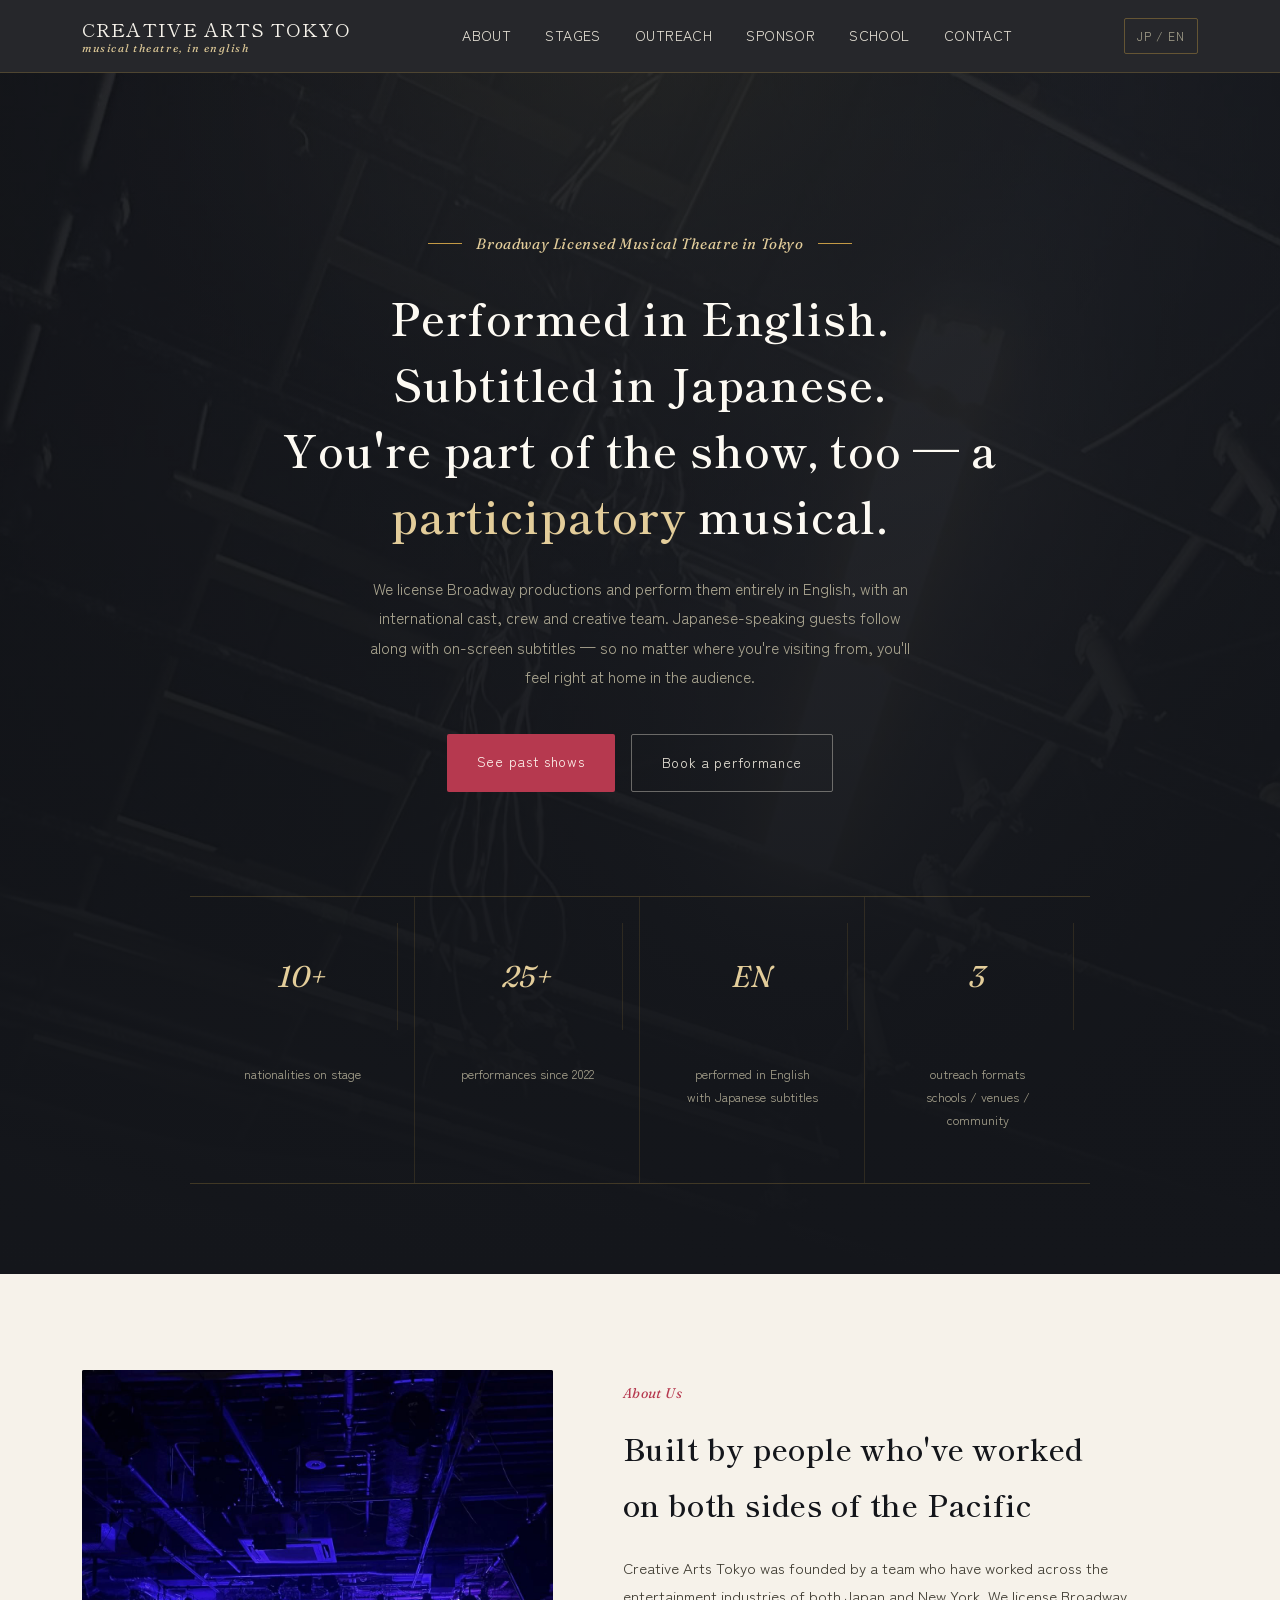
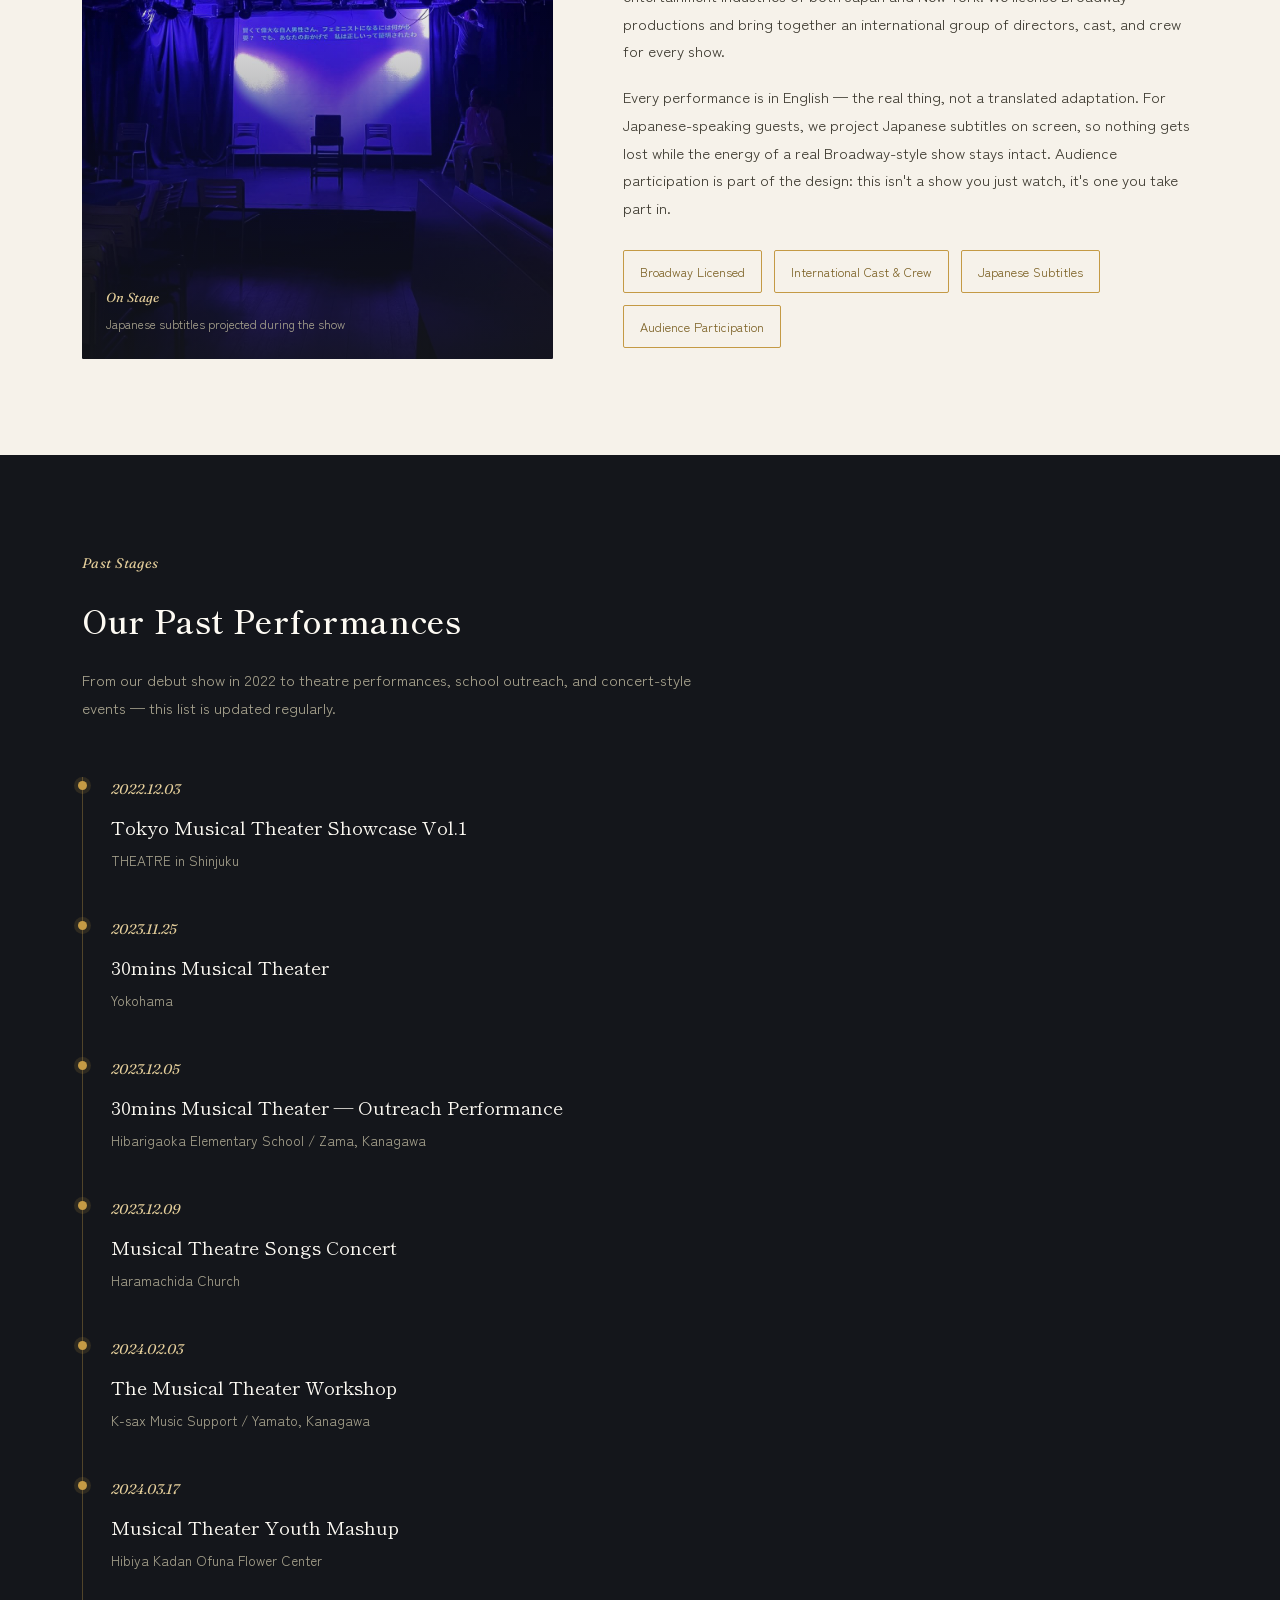
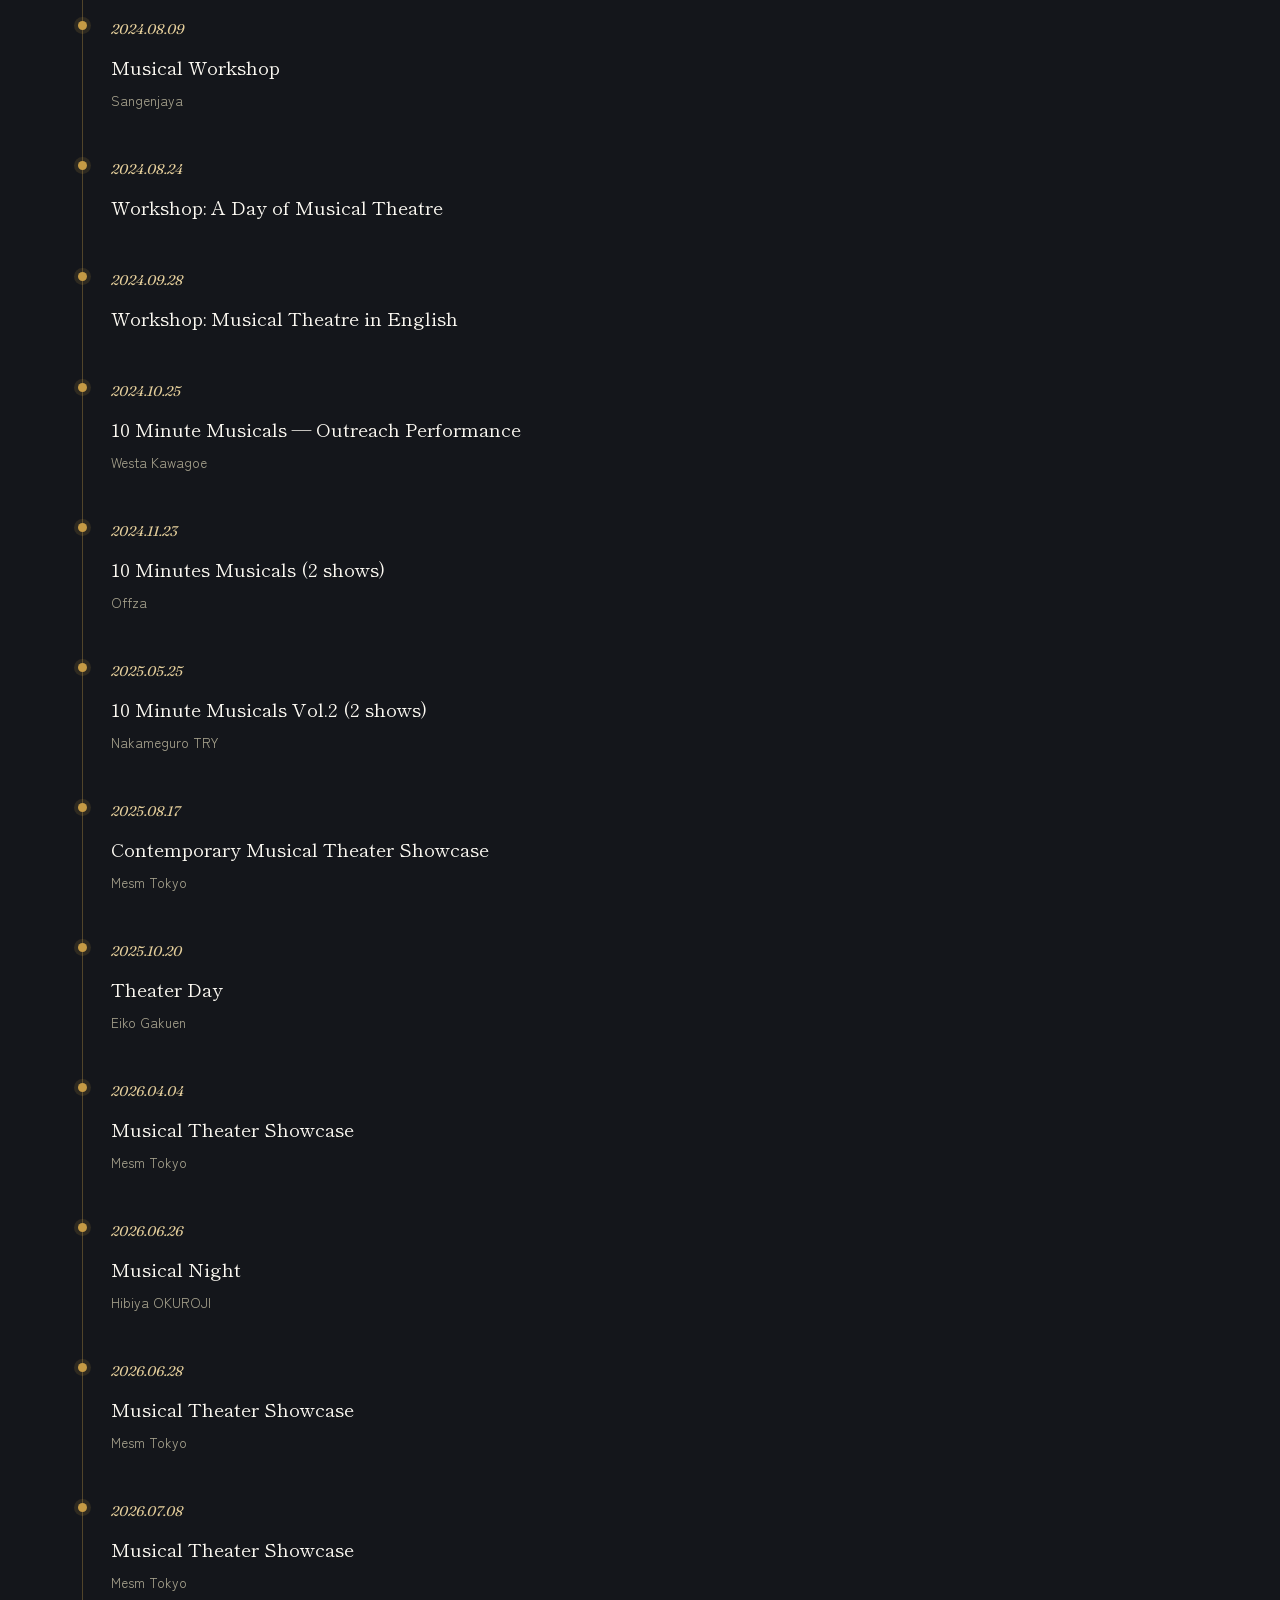
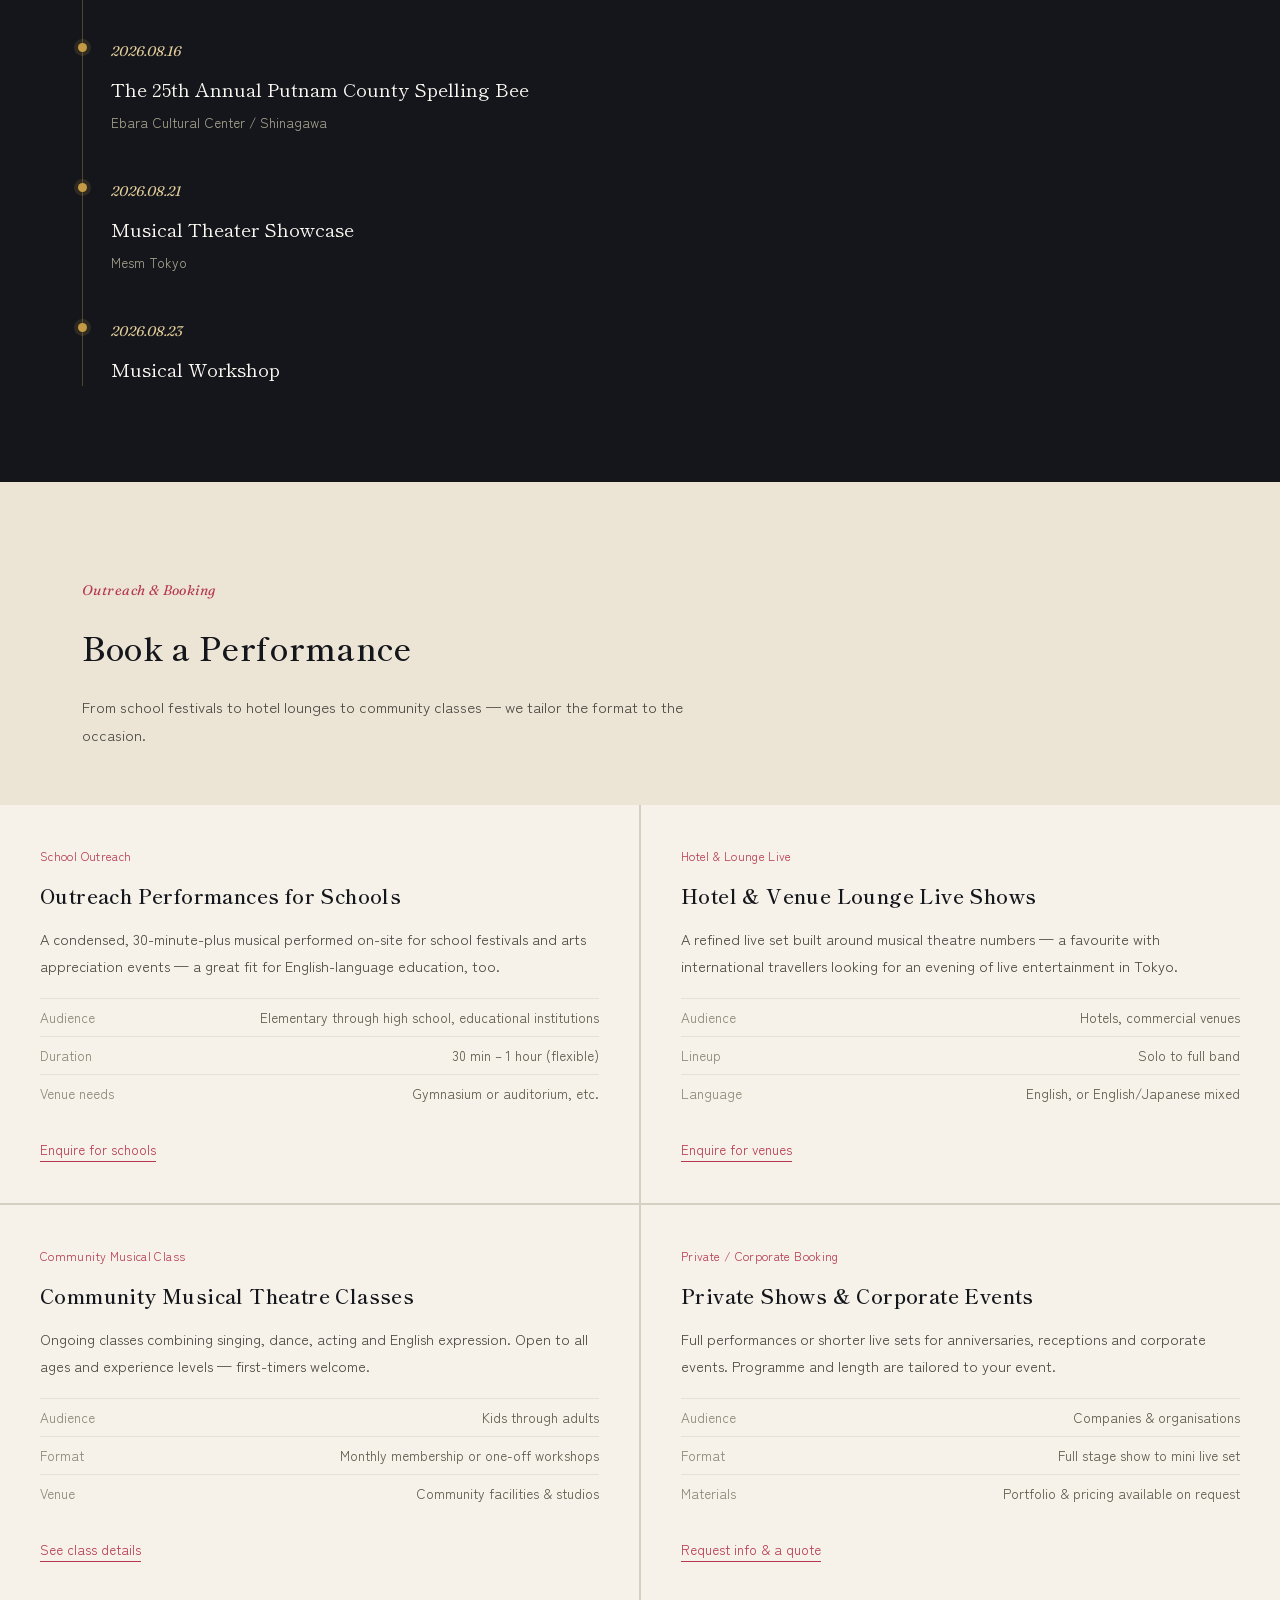
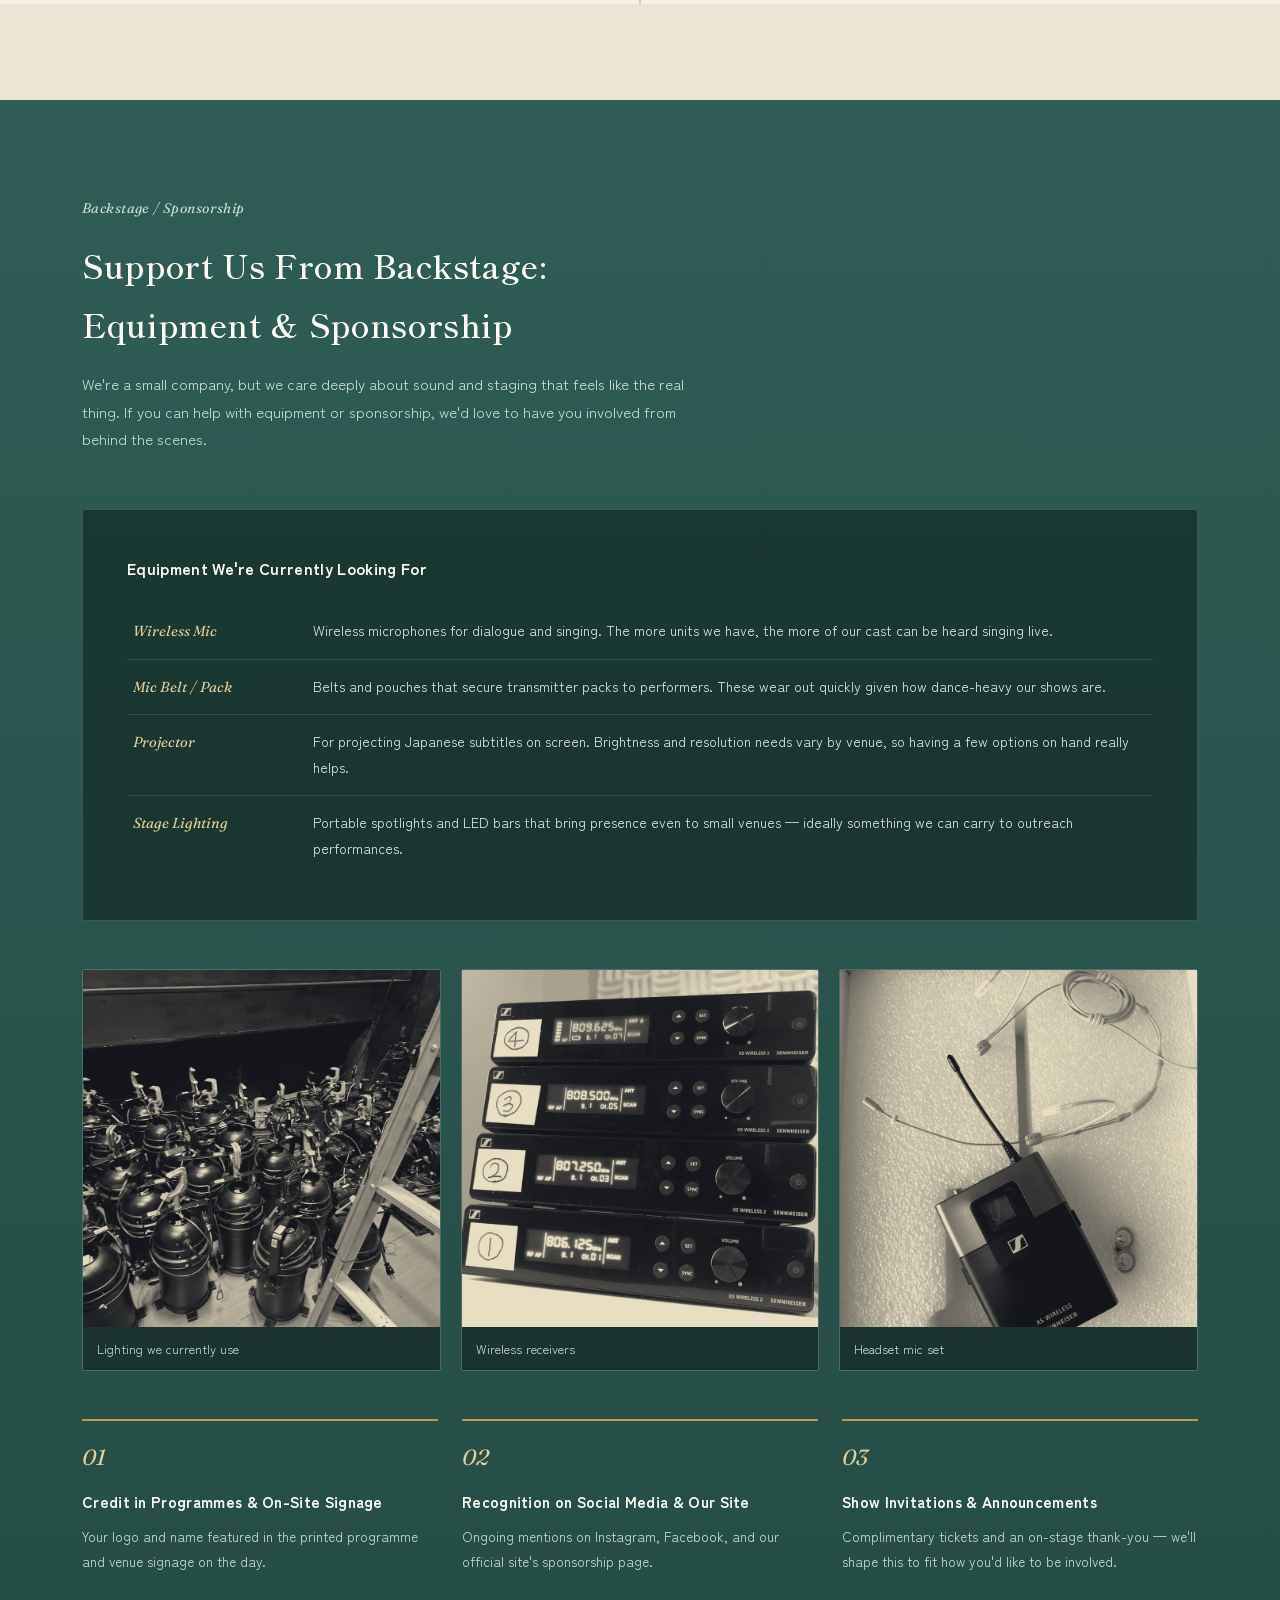
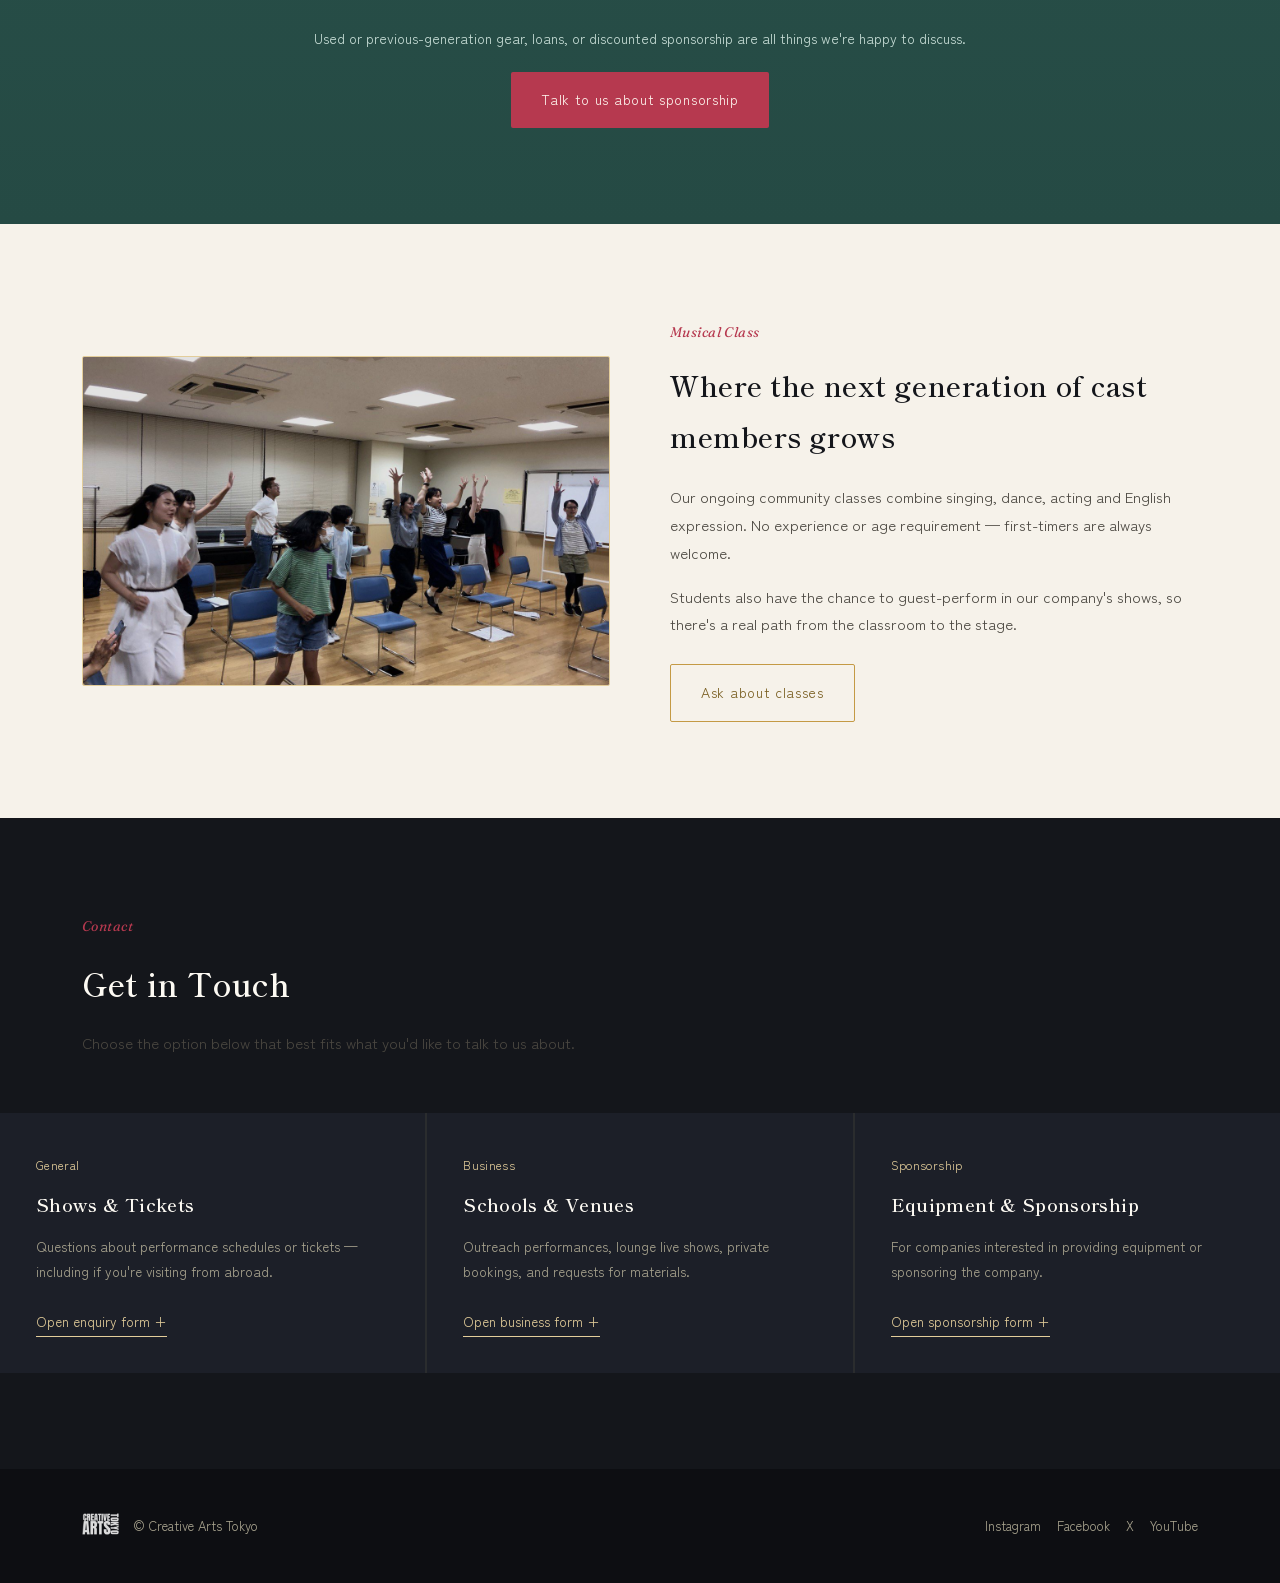
==== en.html @ c81a36df "Add files via upload" ====
<!DOCTYPE html>
<html lang="en">
<head>
<meta charset="UTF-8">
<meta name="viewport" content="width=device-width, initial-scale=1.0">
<title>CREATIVE ARTS TOKYO | Broadway-Licensed Musical Theatre in Tokyo</title>
<meta name="description" content="An internationally-minded musical theatre company in Tokyo, performing licensed Broadway shows in English with Japanese subtitles. Outreach performances, hotel lounge shows, community classes, and equipment sponsorship welcome.">
<link rel="preconnect" href="https://fonts.googleapis.com">
<link href="https://fonts.googleapis.com/css2?family=Shippori+Mincho:wght@400;500;600;800&family=Zen+Kaku+Gothic+New:wght@400;500;700;900&family=Fraunces:ital,wght@0,400;0,600;1,500&display=swap" rel="stylesheet">
<link rel="stylesheet" href="style.css">
</head>
<body>

<header class="site">
  <div class="nav-inner">
    <div class="logo">CREATIVE ARTS TOKYO<span>musical theatre, in english</span></div>
    <nav class="links">
      <a href="#about">ABOUT</a>
      <a href="#archive">STAGES</a>
      <a href="#outreach">OUTREACH</a>
      <a href="#sponsor">SPONSOR</a>
      <a href="#school">SCHOOL</a>
      <a href="#contact">CONTACT</a>
    </nav>
    <a class="lang-toggle" href="index.html" style="text-decoration:none;">JP / EN</a>
    <button class="nav-toggle" id="navToggle" aria-label="Menu" aria-expanded="false">
      <span></span><span></span><span></span>
    </button>
  </div>
</header>

<section class="hero">
  <div class="hero-bg" style="background-image:url('hero-bg.jpg');"></div>
  <svg class="spot" viewBox="0 0 900 900" aria-hidden="true">
    <defs>
      <radialGradient id="g1" cx="50%" cy="0%" r="75%">
        <stop offset="0%" stop-color="#4a4324" stop-opacity="0.55"/>
        <stop offset="45%" stop-color="#2a2818" stop-opacity="0.25"/>
        <stop offset="100%" stop-color="#14161b" stop-opacity="0"/>
      </radialGradient>
    </defs>
    <rect width="900" height="900" fill="url(#g1)"/>
  </svg>

  <div class="hero-inner">
    <div class="eyebrow-line">Broadway Licensed Musical Theatre in Tokyo</div>
    <h1>Performed in English.<br>Subtitled in Japanese.<br>You're part of the show, too — a <em>participatory</em> musical.</h1>
    <p class="hero-sub">
      We license Broadway productions and perform them entirely in English, with an international
      cast, crew and creative team. Japanese-speaking guests follow along with on-screen subtitles —
      so no matter where you're visiting from, you'll feel right at home in the audience.
    </p>
    <div class="hero-ctas">
      <a class="btn btn-primary" href="#archive">See past shows</a>
      <a class="btn btn-ghost" href="#outreach">Book a performance</a>
    </div>
  </div>

  <div class="stat-strip">
    <div><div class="stat-num">10+</div><div class="stat-label">nationalities on stage</div></div>
    <div><div class="stat-num">25+</div><div class="stat-label">performances since 2022</div></div>
    <div><div class="stat-num">EN</div><div class="stat-label">performed in English<br>with Japanese subtitles</div></div>
    <div><div class="stat-num">3</div><div class="stat-label">outreach formats<br>schools / venues / community</div></div>
  </div>
</section>

<section class="about" id="about">
  <div class="wrap about-grid">
    <div class="about-visual">
      <img src="about-photo.jpg" alt="Japanese subtitles projected on screen during a live performance">
      <div class="cap">On Stage<small>Japanese subtitles projected during the show</small></div>
    </div>
    <div class="about-text">
      <span class="kicker">About Us</span>
      <h2 style="font-size:30px; margin-bottom:22px;">Built by people who've worked<br>on both sides of the Pacific</h2>
      <p>Creative Arts Tokyo was founded by a team who have worked across the entertainment industries of both Japan and New York. We license Broadway productions and bring together an international group of directors, cast, and crew for every show.</p>
      <p>Every performance is in English — the real thing, not a translated adaptation. For Japanese-speaking guests, we project Japanese subtitles on screen, so nothing gets lost while the energy of a real Broadway-style show stays intact. Audience participation is part of the design: this isn't a show you just watch, it's one you take part in.</p>
      <div class="about-badges">
        <span class="badge">Broadway Licensed</span>
        <span class="badge">International Cast & Crew</span>
        <span class="badge">Japanese Subtitles</span>
        <span class="badge">Audience Participation</span>
      </div>
    </div>
  </div>
</section>

<section class="archive" id="archive">
  <div class="wrap">
    <div class="sec-head">
      <span class="kicker">Past Stages</span>
      <h2>Our Past Performances</h2>
      <p>From our debut show in 2022 to theatre performances, school outreach, and concert-style events — this list is updated regularly.</p>
    </div>
    <div class="timeline">
      <div class="t-item">
        <div class="t-date">2022.12.03</div>
        <div class="t-title">Tokyo Musical Theater Showcase Vol.1</div>
        <div class="t-venue">THEATRE in Shinjuku</div>
      </div>
      <div class="t-item">
        <div class="t-date">2023.11.25</div>
        <div class="t-title">30mins Musical Theater</div>
        <div class="t-venue">Yokohama</div>
      </div>
      <div class="t-item">
        <div class="t-date">2023.12.05</div>
        <div class="t-title">30mins Musical Theater — Outreach Performance</div>
        <div class="t-venue">Hibarigaoka Elementary School / Zama, Kanagawa</div>
      </div>
      <div class="t-item">
        <div class="t-date">2023.12.09</div>
        <div class="t-title">Musical Theatre Songs Concert</div>
        <div class="t-venue">Haramachida Church</div>
      </div>
      <div class="t-item">
        <div class="t-date">2024.02.03</div>
        <div class="t-title">The Musical Theater Workshop</div>
        <div class="t-venue">K-sax Music Support / Yamato, Kanagawa</div>
      </div>
      <div class="t-item">
        <div class="t-date">2024.03.17</div>
        <div class="t-title">Musical Theater Youth Mashup</div>
        <div class="t-venue">Hibiya Kadan Ofuna Flower Center</div>
      </div>
      <div class="t-item">
        <div class="t-date">2024.08.09</div>
        <div class="t-title">Musical Workshop</div>
        <div class="t-venue">Sangenjaya</div>
      </div>
      <div class="t-item">
        <div class="t-date">2024.08.24</div>
        <div class="t-title">Workshop: A Day of Musical Theatre</div>
      </div>
      <div class="t-item">
        <div class="t-date">2024.09.28</div>
        <div class="t-title">Workshop: Musical Theatre in English</div>
      </div>
      <div class="t-item">
        <div class="t-date">2024.10.25</div>
        <div class="t-title">10 Minute Musicals — Outreach Performance</div>
        <div class="t-venue">Westa Kawagoe</div>
      </div>
      <div class="t-item">
        <div class="t-date">2024.11.23</div>
        <div class="t-title">10 Minutes Musicals (2 shows)</div>
        <div class="t-venue">Offza</div>
      </div>
      <div class="t-item">
        <div class="t-date">2025.05.25</div>
        <div class="t-title">10 Minute Musicals Vol.2 (2 shows)</div>
        <div class="t-venue">Nakameguro TRY</div>
      </div>
      <div class="t-item">
        <div class="t-date">2025.08.17</div>
        <div class="t-title">Contemporary Musical Theater Showcase</div>
        <div class="t-venue">Mesm Tokyo</div>
      </div>
      <div class="t-item">
        <div class="t-date">2025.10.20</div>
        <div class="t-title">Theater Day</div>
        <div class="t-venue">Eiko Gakuen</div>
      </div>
      <div class="t-item">
        <div class="t-date">2026.04.04</div>
        <div class="t-title">Musical Theater Showcase</div>
        <div class="t-venue">Mesm Tokyo</div>
      </div>
      <div class="t-item">
        <div class="t-date">2026.06.26</div>
        <div class="t-title">Musical Night</div>
        <div class="t-venue">Hibiya OKUROJI</div>
      </div>
      <div class="t-item">
        <div class="t-date">2026.06.28</div>
        <div class="t-title">Musical Theater Showcase</div>
        <div class="t-venue">Mesm Tokyo</div>
      </div>
      <div class="t-item">
        <div class="t-date">2026.07.08</div>
        <div class="t-title">Musical Theater Showcase</div>
        <div class="t-venue">Mesm Tokyo</div>
      </div>
      <div class="t-item">
        <div class="t-date">2026.08.16</div>
        <div class="t-title">The 25th Annual Putnam County Spelling Bee</div>
        <div class="t-venue">Ebara Cultural Center / Shinagawa</div>
      </div>
      <div class="t-item">
        <div class="t-date">2026.08.21</div>
        <div class="t-title">Musical Theater Showcase</div>
        <div class="t-venue">Mesm Tokyo</div>
      </div>
      <div class="t-item">
        <div class="t-date">2026.08.23</div>
        <div class="t-title">Musical Workshop</div>
      </div>
    </div>
  </div>
</section>

<section class="outreach" id="outreach">
  <div class="wrap">
    <div class="sec-head">
      <span class="kicker">Outreach & Booking</span>
      <h2>Book a Performance</h2>
      <p>From school festivals to hotel lounges to community classes — we tailor the format to the occasion.</p>
    </div>
  </div>
  <div class="service-grid">
    <div class="service-card">
      <span class="tag">School Outreach</span>
      <h3>Outreach Performances for Schools</h3>
      <p>A condensed, 30-minute-plus musical performed on-site for school festivals and arts appreciation events — a great fit for English-language education, too.</p>
      <ul class="service-meta">
        <li><span>Audience</span><span>Elementary through high school, educational institutions</span></li>
        <li><span>Duration</span><span>30 min – 1 hour (flexible)</span></li>
        <li><span>Venue needs</span><span>Gymnasium or auditorium, etc.</span></li>
      </ul>
      <a class="service-link" href="#contact">Enquire for schools</a>
    </div>
    <div class="service-card">
      <span class="tag">Hotel & Lounge Live</span>
      <h3>Hotel & Venue Lounge Live Shows</h3>
      <p>A refined live set built around musical theatre numbers — a favourite with international travellers looking for an evening of live entertainment in Tokyo.</p>
      <ul class="service-meta">
        <li><span>Audience</span><span>Hotels, commercial venues</span></li>
        <li><span>Lineup</span><span>Solo to full band</span></li>
        <li><span>Language</span><span>English, or English/Japanese mixed</span></li>
      </ul>
      <a class="service-link" href="#contact">Enquire for venues</a>
    </div>
    <div class="service-card">
      <span class="tag">Community Musical Class</span>
      <h3>Community Musical Theatre Classes</h3>
      <p>Ongoing classes combining singing, dance, acting and English expression. Open to all ages and experience levels — first-timers welcome.</p>
      <ul class="service-meta">
        <li><span>Audience</span><span>Kids through adults</span></li>
        <li><span>Format</span><span>Monthly membership or one-off workshops</span></li>
        <li><span>Venue</span><span>Community facilities & studios</span></li>
      </ul>
      <a class="service-link" href="#school">See class details</a>
    </div>
    <div class="service-card">
      <span class="tag">Private / Corporate Booking</span>
      <h3>Private Shows & Corporate Events</h3>
      <p>Full performances or shorter live sets for anniversaries, receptions and corporate events. Programme and length are tailored to your event.</p>
      <ul class="service-meta">
        <li><span>Audience</span><span>Companies & organisations</span></li>
        <li><span>Format</span><span>Full stage show to mini live set</span></li>
        <li><span>Materials</span><span>Portfolio & pricing available on request</span></li>
      </ul>
      <a class="service-link" href="#contact">Request info & a quote</a>
    </div>
  </div>
</section>

<section class="sponsor" id="sponsor">
  <div class="wrap">
    <div class="sec-head">
      <span class="kicker">Backstage / Sponsorship</span>
      <h2>Support Us From Backstage: Equipment & Sponsorship</h2>
      <p>We're a small company, but we care deeply about sound and staging that feels like the real thing. If you can help with equipment or sponsorship, we'd love to have you involved from behind the scenes.</p>
    </div>

    <div class="rider-panel">
      <h3>Equipment We're Currently Looking For</h3>
      <table class="rider-table">
        <tr>
          <td>Wireless Mic</td>
          <td>Wireless microphones for dialogue and singing. The more units we have, the more of our cast can be heard singing live.</td>
        </tr>
        <tr>
          <td>Mic Belt / Pack</td>
          <td>Belts and pouches that secure transmitter packs to performers. These wear out quickly given how dance-heavy our shows are.</td>
        </tr>
        <tr>
          <td>Projector</td>
          <td>For projecting Japanese subtitles on screen. Brightness and resolution needs vary by venue, so having a few options on hand really helps.</td>
        </tr>
        <tr>
          <td>Stage Lighting</td>
          <td>Portable spotlights and LED bars that bring presence even to small venues — ideally something we can carry to outreach performances.</td>
        </tr>
      </table>
    </div>

    <div class="gear-strip">
      <figure><img src="gear-lights.jpg" alt="Stage lighting fixtures currently in use, stored backstage"><figcaption>Lighting we currently use</figcaption></figure>
      <figure><img src="gear-receivers.jpg" alt="Four wireless microphone receivers"><figcaption>Wireless receivers</figcaption></figure>
      <figure><img src="gear-mic.jpg" alt="Headset microphone and bodypack transmitter"><figcaption>Headset mic set</figcaption></figure>
    </div>

    <div class="give-grid">
      <div class="give-card">
        <div class="num">01</div>
        <h4>Credit in Programmes & On-Site Signage</h4>
        <p>Your logo and name featured in the printed programme and venue signage on the day.</p>
      </div>
      <div class="give-card">
        <div class="num">02</div>
        <h4>Recognition on Social Media & Our Site</h4>
        <p>Ongoing mentions on Instagram, Facebook, and our official site's sponsorship page.</p>
      </div>
      <div class="give-card">
        <div class="num">03</div>
        <h4>Show Invitations & Announcements</h4>
        <p>Complimentary tickets and an on-stage thank-you — we'll shape this to fit how you'd like to be involved.</p>
      </div>
    </div>

    <div class="sponsor-cta">
      <p>Used or previous-generation gear, loans, or discounted sponsorship are all things we're happy to discuss.</p>
      <a class="btn btn-primary" href="#contact">Talk to us about sponsorship</a>
    </div>
  </div>
</section>

<section class="school" id="school">
  <div class="wrap school-grid">
    <div class="school-visual"><img src="school-photo.jpg" alt="Community musical theatre class in rehearsal"></div>
    <div>
      <span class="kicker">Musical Class</span>
      <h2 style="font-size:28px; margin-bottom:20px;">Where the next generation of cast members grows</h2>
      <p style="font-size:15px; color:#4a4740; margin-bottom:16px;">Our ongoing community classes combine singing, dance, acting and English expression. No experience or age requirement — first-timers are always welcome.</p>
      <p style="font-size:15px; color:#4a4740;">Students also have the chance to guest-perform in our company's shows, so there's a real path from the classroom to the stage.</p>
      <div style="margin-top:26px;"><a class="btn btn-ghost" style="border-color:#c49a45; color:#7a5f22;" href="#contact">Ask about classes</a></div>
    </div>
  </div>
</section>

<section class="contact" id="contact">
  <div class="wrap">
    <div class="sec-head">
      <span class="kicker">Contact</span>
      <h2>Get in Touch</h2>
      <p>Choose the option below that best fits what you'd like to talk to us about.</p>
    </div>
  </div>
  <div class="contact-grid">
    <div class="contact-card">
      <span class="tag">General</span>
      <h3>Shows & Tickets</h3>
      <p>Questions about performance schedules or tickets — including if you're visiting from abroad.</p>
      <details class="inquiry">
        <summary>Open enquiry form</summary>
        <form class="inquiry-form" data-form="general" action="https://formspree.io/f/myeyjokq" method="POST">
          <input type="hidden" name="_subject" value="[General / EN] Show & ticket enquiry">
          <input type="hidden" name="category" value="General audience (shows / tickets) — EN site">
          <label>Name<span class="req">required</span><input type="text" name="name" required></label>
          <label>Email<span class="req">required</span><input type="email" name="email" required></label>
          <label>Message<span class="req">required</span><textarea name="message" rows="4" required placeholder="Which show, or what would you like to know?"></textarea></label>
          <button type="submit" class="btn btn-primary form-submit">Send</button>
          <p class="form-status" role="status" aria-live="polite"></p>
        </form>
      </details>
    </div>
    <div class="contact-card">
      <span class="tag">Business</span>
      <h3>Schools & Venues</h3>
      <p>Outreach performances, lounge live shows, private bookings, and requests for materials.</p>
      <details class="inquiry">
        <summary>Open business form</summary>
        <form class="inquiry-form" data-form="business" action="https://formspree.io/f/myeyjokq" method="POST">
          <input type="hidden" name="_subject" value="[Business / EN] Outreach / private booking enquiry">
          <input type="hidden" name="category" value="Schools & venues (outreach / private booking) — EN site">
          <label>Contact name<span class="req">required</span><input type="text" name="name" required></label>
          <label>School / organisation<span class="opt">optional</span><input type="text" name="organization"></label>
          <label>Email<span class="req">required</span><input type="email" name="email" required></label>
          <label>Phone<span class="opt">optional</span><input type="tel" name="phone"></label>
          <label>Details<span class="req">required</span><textarea name="message" rows="4" required placeholder="Preferred dates, location, expected audience size, etc."></textarea></label>
          <button type="submit" class="btn btn-primary form-submit">Send</button>
          <p class="form-status" role="status" aria-live="polite"></p>
        </form>
      </details>
    </div>
    <div class="contact-card">
      <span class="tag">Sponsorship</span>
      <h3>Equipment & Sponsorship</h3>
      <p>For companies interested in providing equipment or sponsoring the company.</p>
      <details class="inquiry">
        <summary>Open sponsorship form</summary>
        <form class="inquiry-form" data-form="sponsor" action="https://formspree.io/f/myeyjokq" method="POST">
          <input type="hidden" name="_subject" value="[Sponsorship / EN] Equipment / sponsorship enquiry">
          <input type="hidden" name="category" value="Sponsorship & equipment support — EN site">
          <label>Contact name<span class="req">required</span><input type="text" name="name" required></label>
          <label>Company / organisation<span class="opt">optional</span><input type="text" name="organization"></label>
          <label>Email<span class="req">required</span><input type="email" name="email" required></label>
          <label>Details<span class="req">required</span><textarea name="message" rows="4" required placeholder="What you could offer — equipment, loan, sponsorship, etc."></textarea></label>
          <button type="submit" class="btn btn-primary form-submit">Send</button>
          <p class="form-status" role="status" aria-live="polite"></p>
        </form>
      </details>
    </div>
  </div>
</section>

<footer>
  <div class="wrap footer-inner">
    <div style="display:flex; align-items:center; gap:14px;">
      <img class="foot-logo" src="logo.png" alt="Creative Arts Tokyo">
      <span>© Creative Arts Tokyo</span>
    </div>
    <div class="foot-social">
      <a href="https://www.instagram.com/creative.arts.tokyo/" target="_blank" rel="noopener">Instagram</a>
      <a href="https://www.facebook.com/creativeartstky" target="_blank" rel="noopener">Facebook</a>
      <a href="https://x.com/CreativeArtsTYO" target="_blank" rel="noopener">X</a>
      <a href="https://www.youtube.com/@CreativeArtsTYO" target="_blank" rel="noopener">YouTube</a>
    </div>
  </div>
</footer>

<script src="script.js" defer></script>
</body>
</html>
---- style.css ----
:root{
    --ink:#14161b;
    --ink-2:#1c1f28;
    --ink-3:#242836;
    --paper:#f6f2ea;
    --paper-2:#ece5d6;
    --gold:#c49a45;
    --gold-soft:#e3cd9a;
    --crimson:#b6394f;
    --teal:#2f5d55;
    --teal-2:#254a44;
    --ink-text:#e9e4d8;
    --muted:#a9a48f;
    --serif:'Shippori Mincho', serif;
    --sans:'Zen Kaku Gothic New', sans-serif;
    --disp:'Fraunces', serif;
  }
  *{box-sizing:border-box;}
  html{scroll-behavior:smooth;}
  body{
    margin:0;
    font-family:var(--sans);
    background:var(--paper);
    color:var(--ink);
    line-height:1.85;
    font-size:16px;
  }
  h1,h2,h3,h4{font-family:var(--serif); margin:0; font-weight:600; letter-spacing:.02em;}
  p{margin:0;}
  a{color:inherit; text-decoration:none;}
  img,svg{display:block; max-width:100%;}
  .wrap{max-width:1180px; margin:0 auto; padding:0 32px;}
  @media(max-width:640px){.wrap{padding:0 20px;}}

  /* ---------- NAV ---------- */
  header.site{
    position:sticky; top:0; z-index:50;
    background:rgba(20,22,27,.92);
    backdrop-filter:blur(6px);
    border-bottom:1px solid rgba(196,154,69,.25);
  }
  .nav-inner{
    display:flex; align-items:center; justify-content:space-between;
    padding:18px 32px; max-width:1180px; margin:0 auto;
    position:relative;
  }
  .logo{
    color:var(--paper); font-family:var(--serif); font-size:19px; letter-spacing:.06em;
    display:flex; flex-direction:column; line-height:1.15;
  }
  .logo span{font-family:var(--disp); font-style:italic; font-size:11px; color:var(--gold-soft); letter-spacing:.14em; margin-top:2px;}
  nav.links{display:flex; gap:34px;}
  nav.links a{color:var(--ink-text); font-size:14px; letter-spacing:.03em; padding:4px 0; border-bottom:1px solid transparent; transition:border-color .2s, color .2s;}
  nav.links a:hover{color:var(--gold-soft); border-color:var(--gold);}
  .lang-toggle{color:var(--muted); font-size:12px; letter-spacing:.08em; border:1px solid rgba(196,154,69,.4); padding:6px 12px; border-radius:2px;}
  @media(max-width:900px){ nav.links{display:none;} }

  /* ---------- HERO ---------- */
  .hero{
    position:relative;
    background:radial-gradient(ellipse 70% 60% at 50% 0%, #2a2e3d 0%, var(--ink) 55%, #0d0e12 100%);
    color:var(--ink-text);
    overflow:hidden;
    padding:0 0 90px;
  }
  .hero-bg{
    position:absolute; inset:0; z-index:0;
    background-size:cover; background-position:center top;
    opacity:.4;
  }
  .hero::after{
    content:""; position:absolute; inset:0; z-index:1;
    background:linear-gradient(180deg, rgba(20,22,27,.55) 0%, rgba(20,22,27,.75) 55%, var(--ink) 100%);
  }
  .spot{position:absolute; top:-120px; left:50%; transform:translateX(-50%); width:900px; height:900px; pointer-events:none; z-index:1;}
  .hero-inner{
    position:relative; z-index:2;
    max-width:840px; margin:0 auto; text-align:center;
    padding:150px 32px 40px;
  }
  .eyebrow-line{
    display:inline-flex; align-items:center; gap:14px; margin-bottom:26px;
    color:var(--gold-soft); font-family:var(--disp); font-style:italic; font-size:15px; letter-spacing:.04em;
  }
  .eyebrow-line::before, .eyebrow-line::after{content:""; width:34px; height:1px; background:var(--gold);}
  .hero h1{
    font-size:44px; line-height:1.5; color:#fdfaf3; font-weight:600;
  }
  .hero h1 em{font-style:normal; color:var(--gold-soft);}
  @media(max-width:640px){.hero h1{font-size:30px;}}
  .hero-sub{
    margin:26px auto 0; max-width:560px; font-size:15.5px; color:var(--muted); line-height:1.9;
  }
  .hero-ctas{display:flex; gap:16px; justify-content:center; margin-top:42px; flex-wrap:wrap;}
  .btn{
    display:inline-block; padding:15px 30px; font-size:14px; letter-spacing:.05em; border-radius:2px;
    transition:transform .2s ease, background .2s ease;
  }
  .btn-primary{background:var(--crimson); color:#fdf3ec;}
  .btn-primary:hover{background:#c94660; transform:translateY(-1px);}
  .btn-ghost{border:1px solid rgba(233,228,216,.4); color:var(--ink-text);}
  .btn-ghost:hover{border-color:var(--gold); color:var(--gold-soft);}

  .stat-strip{
    position:relative; z-index:2; max-width:900px; margin:64px auto 0;
    display:grid; grid-template-columns:repeat(4,1fr); border-top:1px solid rgba(196,154,69,.25); border-bottom:1px solid rgba(196,154,69,.25);
  }
  .stat-strip div{padding:26px 16px; text-align:center; border-right:1px solid rgba(196,154,69,.15);}
  .stat-strip div:last-child{border-right:none;}
  .stat-num{font-family:var(--disp); font-size:30px; color:var(--gold-soft); font-style:italic;}
  .stat-label{font-size:12.5px; color:var(--muted); margin-top:6px;}
  @media(max-width:700px){.stat-strip{grid-template-columns:repeat(2,1fr);} .stat-strip div:nth-child(2){border-right:none;}}

  /* ---------- SECTION GENERIC ---------- */
  section{padding:96px 0;}
  .kicker{
    font-family:var(--disp); font-style:italic; color:var(--crimson); font-size:14px; letter-spacing:.03em; margin-bottom:14px; display:block;
  }
  .sec-head{max-width:640px; margin-bottom:56px;}
  .sec-head h2{font-size:32px; color:var(--ink);}
  .sec-head p{margin-top:16px; color:#4a4740; font-size:15px;}

  /* ---------- ABOUT ---------- */
  .about{background:var(--paper);}
  .about-grid{display:grid; grid-template-columns:0.9fr 1.1fr; gap:70px; align-items:center;}
  @media(max-width:860px){.about-grid{grid-template-columns:1fr; gap:40px;}}
  .about-visual{
    aspect-ratio:4/5; position:relative; display:flex; align-items:flex-end; padding:24px;
    border-radius:2px; overflow:hidden; background:#1c1f28;
  }
  .about-visual img{position:absolute; inset:0; width:100%; height:100%; object-fit:cover; z-index:0;}
  .about-visual::after{
    content:""; position:absolute; inset:0; z-index:1;
    background:linear-gradient(180deg, rgba(20,22,27,0) 40%, rgba(20,22,27,.88) 100%);
  }
  .about-visual .cap{position:relative; z-index:2;}
  .about-visual .cap{color:var(--gold-soft); font-family:var(--disp); font-style:italic; font-size:13px;}
  .about-visual .cap small{display:block; color:var(--muted); font-family:var(--sans); font-style:normal; margin-top:4px; font-size:12px;}
  .about-text p{font-size:15px; color:#3c392f; margin-bottom:18px;}
  .about-badges{display:flex; gap:12px; margin-top:28px; flex-wrap:wrap;}
  .badge{border:1px solid var(--gold); color:#7a5f22; font-size:12.5px; padding:9px 16px; border-radius:2px;}

  /* ---------- ARCHIVE / TIMELINE ---------- */
  .archive{background:var(--ink); color:var(--ink-text);}
  .archive .sec-head h2{color:#fdfaf3;}
  .archive .sec-head p{color:var(--muted);}
  .archive .kicker{color:var(--gold-soft);}
  .timeline{position:relative; padding-left:28px; border-left:1px solid rgba(196,154,69,.35);}
  .t-item{position:relative; padding-bottom:44px;}
  .t-item:last-child{padding-bottom:0;}
  .t-item::before{
    content:""; position:absolute; left:-33px; top:4px; width:9px; height:9px; border-radius:50%;
    background:var(--gold); box-shadow:0 0 0 4px rgba(196,154,69,.15);
  }
  .t-date{font-family:var(--disp); font-style:italic; color:var(--gold-soft); font-size:14px;}
  .t-title{font-family:var(--serif); font-size:19px; margin-top:6px; color:#fdfaf3;}
  .t-venue{color:var(--muted); font-size:13.5px; margin-top:4px;}
  .t-item.next{opacity:.55;}
  .t-item.next .t-title{color:var(--muted); font-style:italic; font-family:var(--sans); font-size:15px;}

  /* ---------- OUTREACH ---------- */
  .outreach{background:var(--paper-2);}
  .service-grid{display:grid; grid-template-columns:repeat(2,1fr); gap:2px; background:rgba(20,22,27,.1);}
  @media(max-width:760px){.service-grid{grid-template-columns:1fr;}}
  .service-card{background:var(--paper); padding:40px; }
  .service-card h3{font-size:20px; margin-bottom:12px;}
  .service-card .tag{font-size:12px; color:var(--crimson); letter-spacing:.03em; margin-bottom:10px; display:block;}
  .service-card p{font-size:14.5px; color:#4a4740; margin-bottom:18px;}
  .service-meta{list-style:none; padding:0; margin:0 0 22px; font-size:13.5px; color:#5a5749;}
  .service-meta li{padding:6px 0; border-top:1px solid rgba(20,22,27,.08); display:flex; justify-content:space-between; gap:12px;}
  .service-meta li span:first-child{color:#8a8574;}
  .service-link{font-size:13.5px; color:var(--crimson); border-bottom:1px solid var(--crimson); padding-bottom:2px;}

  /* ---------- SPONSOR / BACKSTAGE ---------- */
  .sponsor{background:linear-gradient(180deg, var(--teal) 0%, var(--teal-2) 100%); color:#eef4f2;}
  .sponsor .kicker{color:#c7ddd6;}
  .sponsor .sec-head h2{color:#fdfaf3;}
  .sponsor .sec-head p{color:#c7ddd6;}
  .rider-panel{
    background:rgba(15,30,27,.55); border:1px solid rgba(238,244,242,.18); border-radius:2px; padding:44px; margin-bottom:48px;
  }
  .rider-panel h3{font-size:16px; color:#fdfaf3; margin-bottom:20px; font-family:var(--sans); font-weight:700; letter-spacing:.02em;}
  .rider-table{width:100%; border-collapse:collapse; font-size:14px;}
  .rider-table tr{border-bottom:1px solid rgba(238,244,242,.12);}
  .rider-table tr:last-child{border-bottom:none;}
  .rider-table td{padding:14px 6px; vertical-align:top;}
  .rider-table td:first-child{width:180px; color:var(--gold-soft); font-family:var(--disp); font-style:italic; font-size:14.5px;}

  .gear-strip{display:grid; grid-template-columns:repeat(3,1fr); gap:20px; margin-bottom:48px;}
  @media(max-width:760px){.gear-strip{grid-template-columns:1fr;}}
  .gear-strip figure{margin:0; border:1px solid rgba(238,244,242,.18); border-radius:2px; overflow:hidden;}
  .gear-strip img{width:100%; aspect-ratio:1/1; object-fit:cover; display:block;}
  .gear-strip figcaption{padding:10px 14px; font-size:12.5px; color:#c7ddd6; background:rgba(15,30,27,.55);}
  .rider-table td:last-child{color:#dce8e5;}
  .give-grid{display:grid; grid-template-columns:repeat(3,1fr); gap:24px;}
  @media(max-width:760px){.give-grid{grid-template-columns:1fr;}}
  .give-card{border-top:2px solid var(--gold); padding-top:16px;}
  .give-card .num{font-family:var(--disp); font-style:italic; color:var(--gold-soft); font-size:22px;}
  .give-card h4{font-size:15.5px; color:#fdfaf3; margin:10px 0 8px; font-family:var(--sans); font-weight:700;}
  .give-card p{font-size:13.5px; color:#c7ddd6;}
  .sponsor-cta{margin-top:52px; text-align:center;}
  .sponsor-cta p{color:#c7ddd6; font-size:14px; margin-bottom:20px;}

  /* ---------- SCHOOL ---------- */
  .school{background:var(--paper);}
  .school-grid{display:grid; grid-template-columns:1fr 1fr; gap:60px; align-items:center;}
  @media(max-width:860px){.school-grid{grid-template-columns:1fr;}}
  .school-visual{aspect-ratio:16/10; border:1px solid var(--gold-soft); border-radius:2px; overflow:hidden;}
  .school-visual img{width:100%; height:100%; object-fit:cover; display:block;}

  /* ---------- CONTACT ---------- */
  .contact{background:var(--ink); color:var(--ink-text);}
  .contact .sec-head h2{color:#fdfaf3;}
  .contact-grid{display:grid; grid-template-columns:repeat(3,1fr); gap:2px; background:rgba(233,228,216,.1);}
  @media(max-width:860px){.contact-grid{grid-template-columns:1fr;}}
  .contact-card{background:var(--ink-2); padding:36px;}
  .contact-card .tag{color:var(--gold-soft); font-size:12px; letter-spacing:.03em;}
  .contact-card h3{font-size:18px; margin:10px 0 12px; color:#fdfaf3;}
  .contact-card p{font-size:13.5px; color:var(--muted); margin-bottom:22px;}

  /* ---------- FOOTER ---------- */
  footer{background:#0d0e12; color:var(--muted); padding:44px 0; font-size:13px;}
  .footer-inner{display:flex; justify-content:space-between; align-items:center; flex-wrap:wrap; gap:16px;}
  .foot-social{display:flex; gap:16px;}
  .foot-social a{color:var(--muted); transition:color .2s ease;}
  .foot-social a:hover{color:var(--gold-soft);}

  /* ---------- LOGO IMAGE ---------- */
  .logo-mark{height:34px; width:auto; filter:invert(1) brightness(1.15); display:block;}
  .foot-logo{height:26px; width:auto; filter:invert(1) brightness(1.15); opacity:.85;}

/* ---------- MOBILE NAV TOGGLE ---------- */
.nav-toggle{
  display:none; flex-direction:column; justify-content:center; gap:5px;
  width:32px; height:28px; background:none; border:none; cursor:pointer; padding:0;
}
.nav-toggle span{display:block; width:100%; height:2px; background:var(--paper); transition:transform .2s ease, opacity .2s ease;}
.nav-toggle.open span:nth-child(1){transform:translateY(7px) rotate(45deg);}
.nav-toggle.open span:nth-child(2){opacity:0;}
.nav-toggle.open span:nth-child(3){transform:translateY(-7px) rotate(-45deg);}

@media(max-width:900px){
  .nav-toggle{display:flex;}
  nav.links{
    display:flex; flex-direction:column; gap:0;
    position:absolute; top:100%; left:0; right:0;
    background:var(--ink); border-bottom:1px solid rgba(196,154,69,.25);
    max-height:0; overflow:hidden; transition:max-height .25s ease;
  }
  nav.links.open{max-height:400px;}
  nav.links a{padding:16px 32px; border-bottom:1px solid rgba(196,154,69,.12); border-bottom-width:1px;}
  nav.links a:hover{border-color:rgba(196,154,69,.12);}
}

/* ---------- CONTACT FORMS ---------- */
.inquiry{ margin-top:8px; }
.inquiry summary{
  cursor:pointer; list-style:none;
  font-size:13.5px; color:var(--gold-soft); border-bottom:1px solid var(--gold-soft);
  display:inline-block; padding-bottom:2px; user-select:none;
}
.inquiry summary::-webkit-details-marker{ display:none; }
.inquiry summary::after{ content:" +"; }
.inquiry[open] summary::after{ content:" −"; }
.inquiry-form{
  display:flex; flex-direction:column; gap:14px; margin-top:20px;
  padding-top:20px; border-top:1px solid rgba(233,228,216,.15);
}
.inquiry-form label{
  display:flex; flex-direction:column; gap:6px;
  font-size:12.5px; color:var(--muted); letter-spacing:.02em;
}
.inquiry-form .req{ color:var(--crimson); font-size:11px; margin-left:6px; }
.inquiry-form .opt{ color:var(--muted); font-size:11px; margin-left:6px; opacity:.7; }
.inquiry-form input,
.inquiry-form textarea{
  background:rgba(233,228,216,.06);
  border:1px solid rgba(233,228,216,.25);
  border-radius:2px;
  padding:11px 12px;
  font-family:var(--sans);
  font-size:14px;
  color:#fdfaf3;
  resize:vertical;
}
.inquiry-form input:focus,
.inquiry-form textarea:focus{
  outline:none; border-color:var(--gold);
}
.inquiry-form input::placeholder,
.inquiry-form textarea::placeholder{ color:rgba(233,228,216,.35); }
.form-submit{ align-self:flex-start; border:none; cursor:pointer; font-family:var(--sans); }
.form-status{ font-size:13px; min-height:18px; color:var(--gold-soft); }
.form-status.error{ color:#e2828f; }
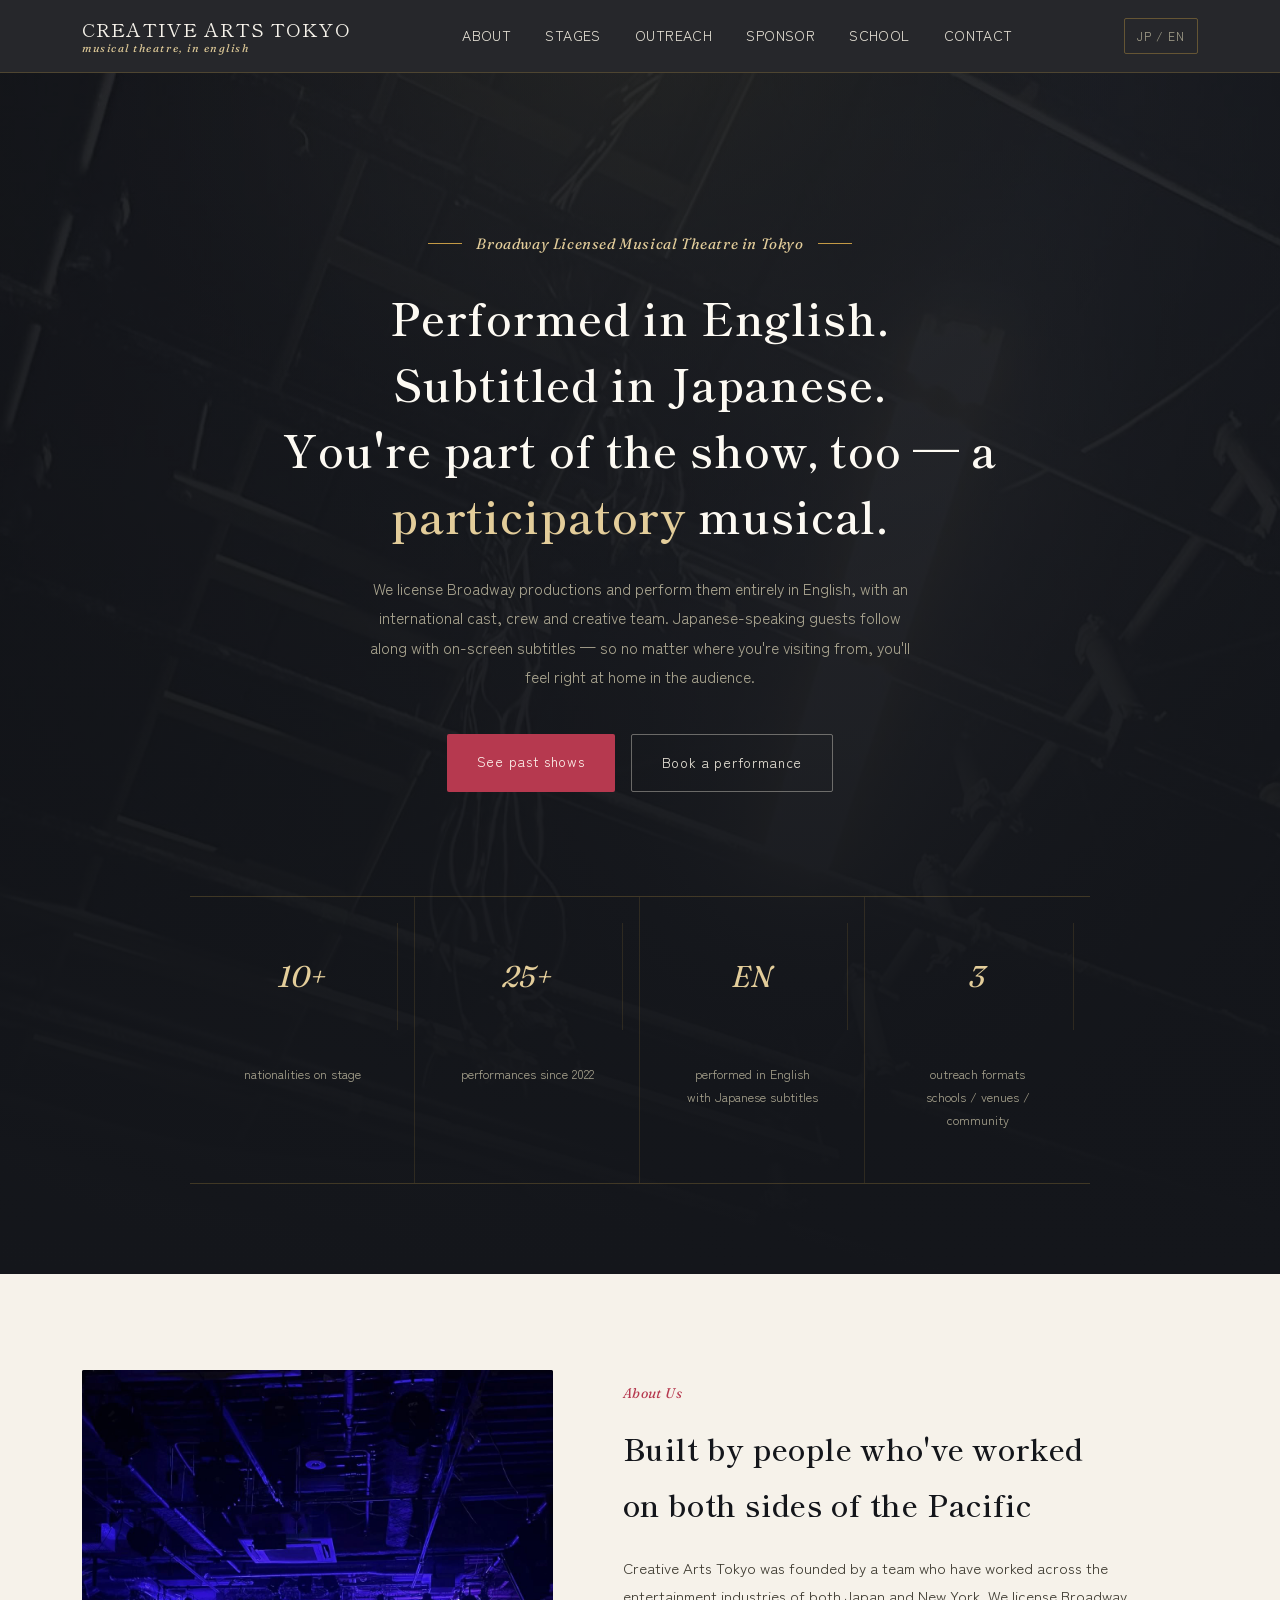
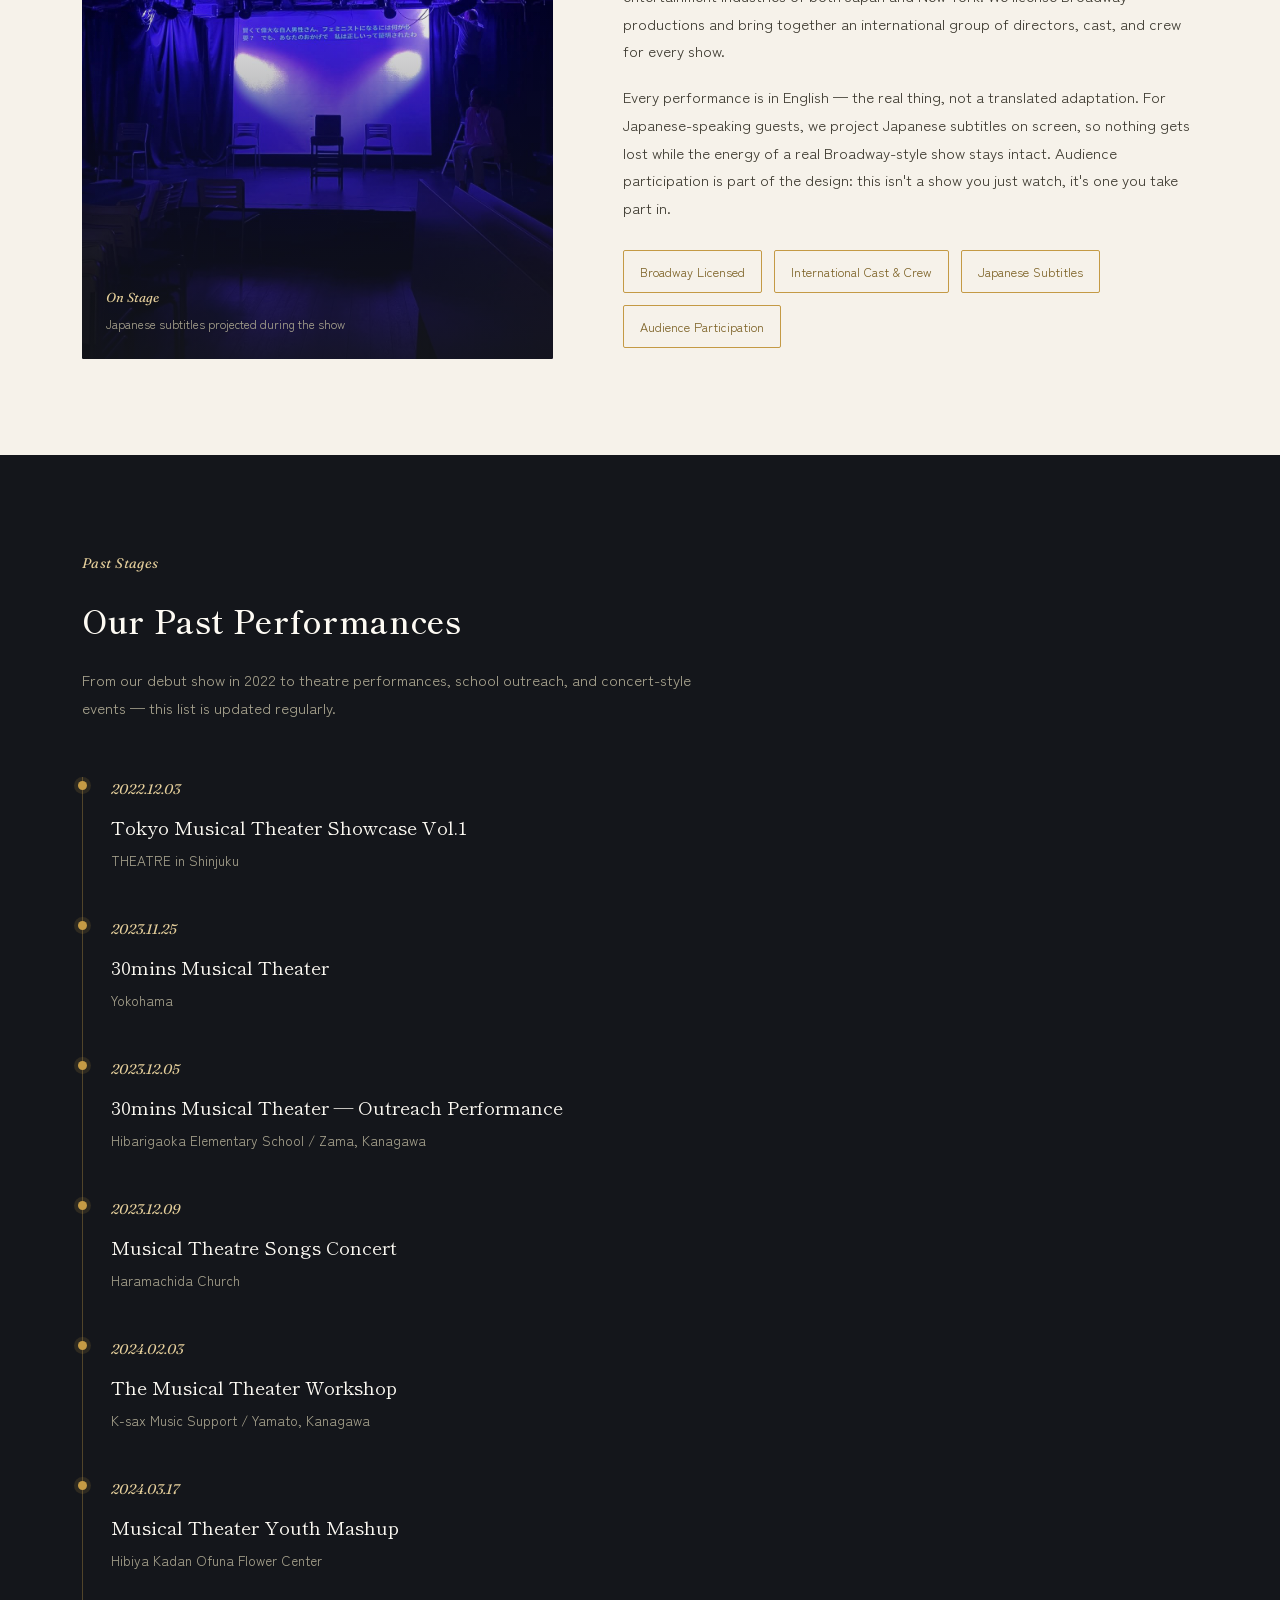
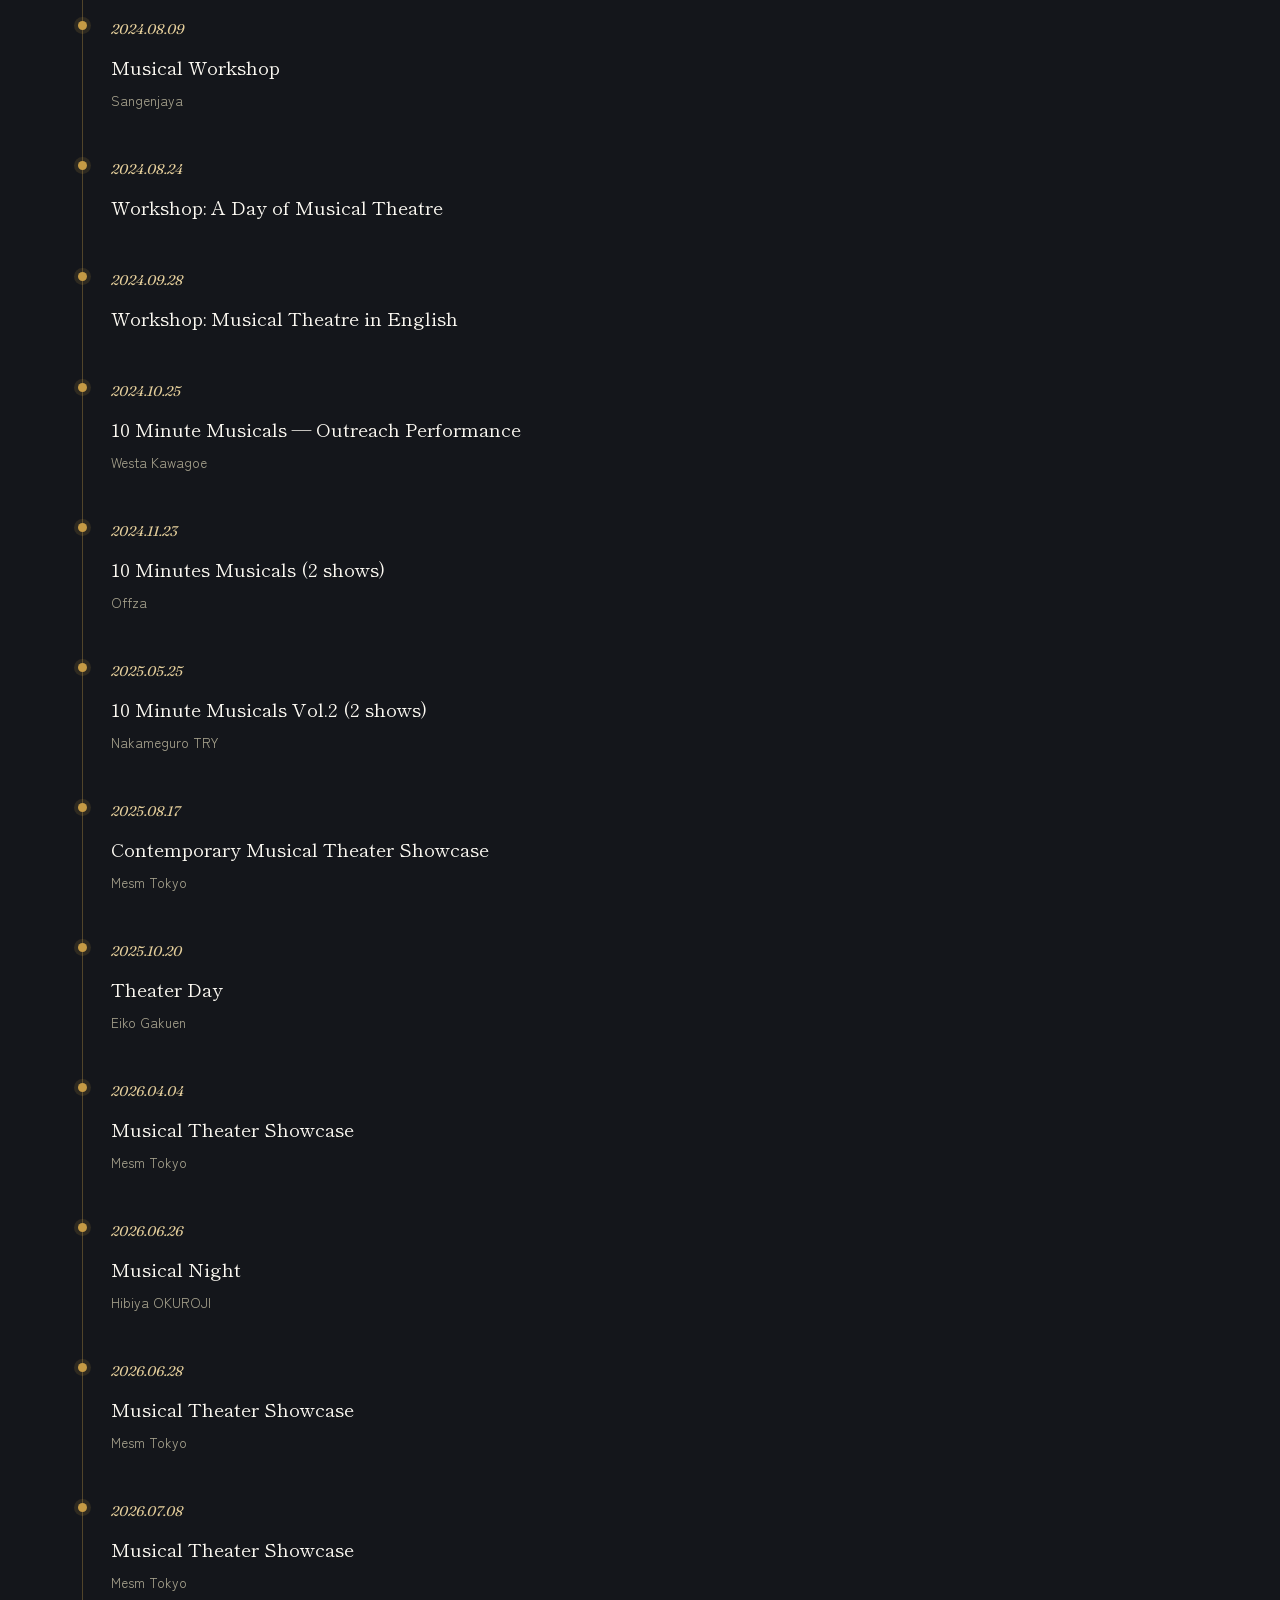
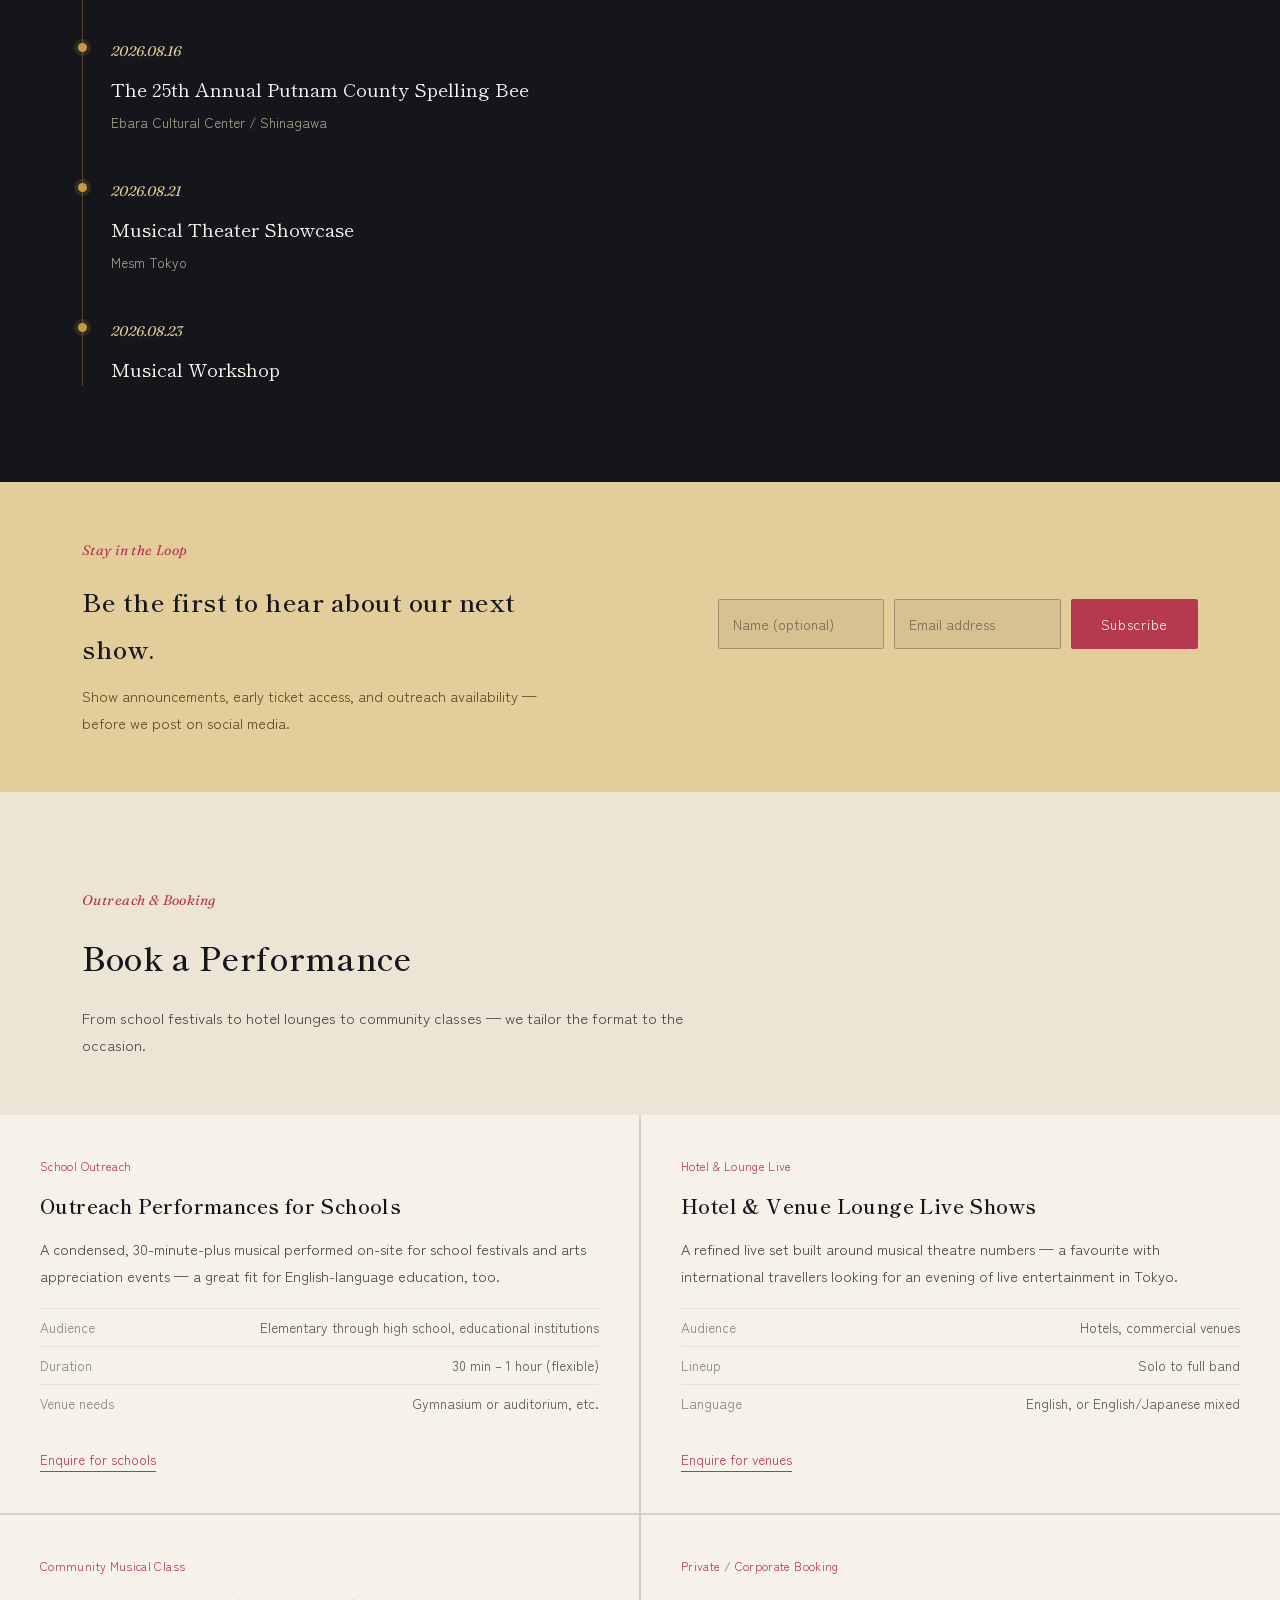
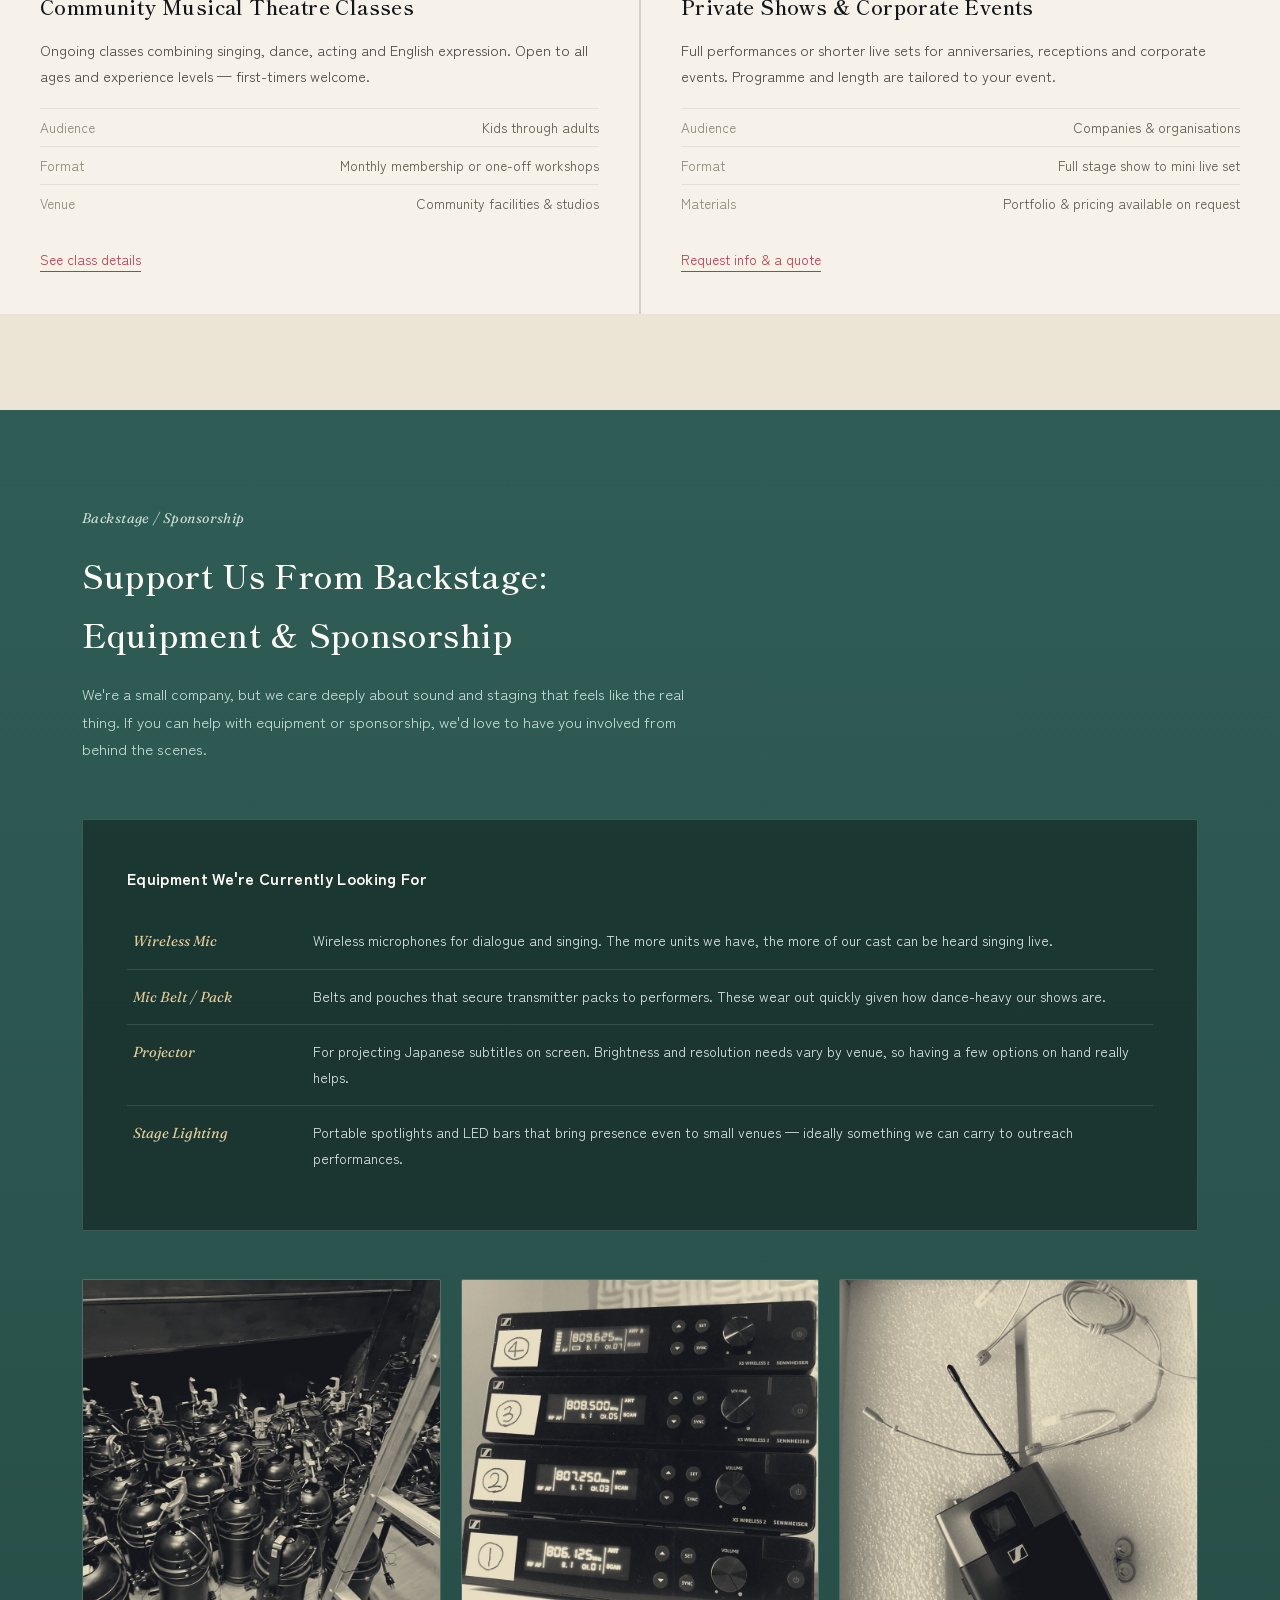
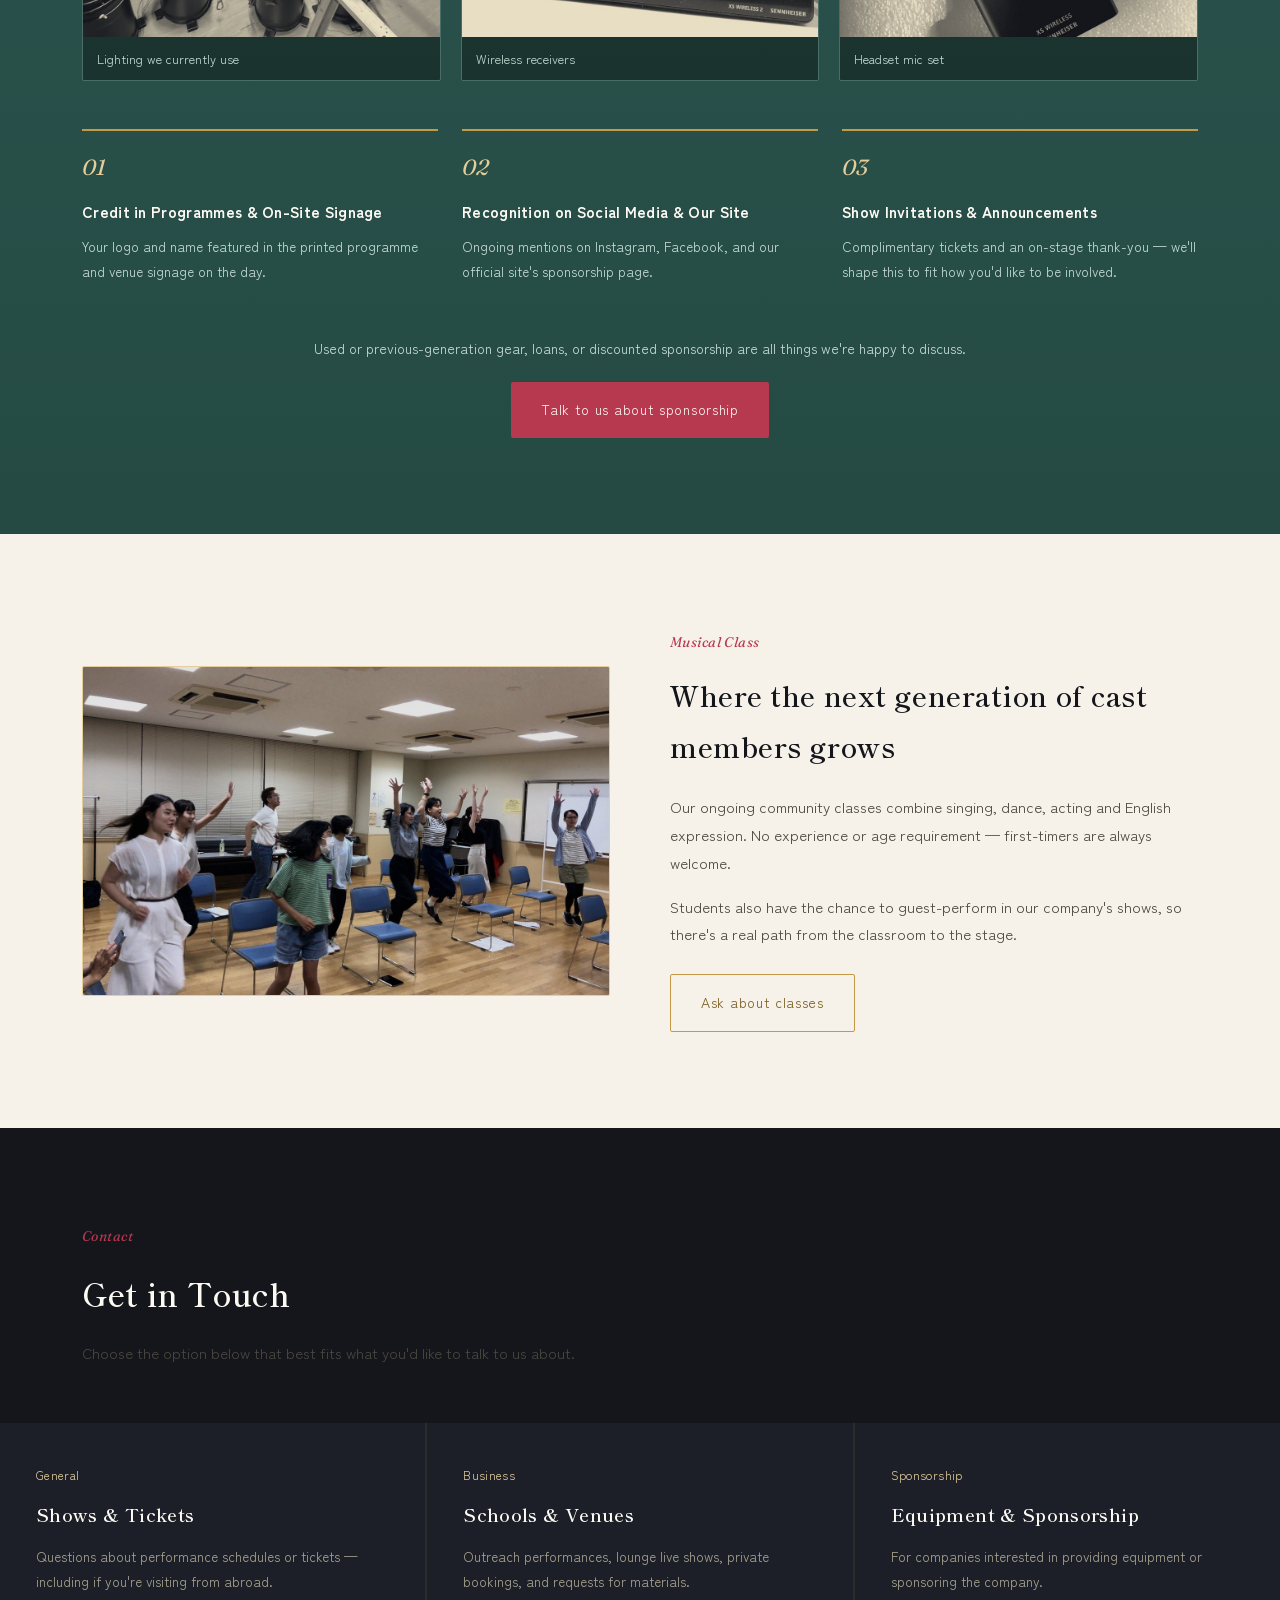
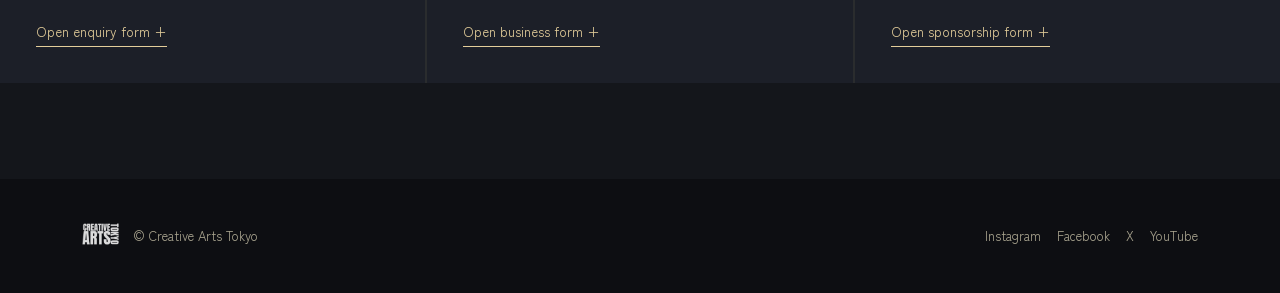
==== commit eff295cd: "Add files via upload" ====
--- a/en.html
+++ b/en.html
@@ -196,6 +196,26 @@
         <div class="t-title">Musical Workshop</div>
       </div>
     </div>
+  </div>
+</section>
+
+<section class="newsletter" id="newsletter">
+  <div class="wrap newsletter-inner">
+    <div class="newsletter-text">
+      <span class="kicker">Stay in the Loop</span>
+      <h2>Be the first to hear about our next show.</h2>
+      <p>Show announcements, early ticket access, and outreach availability — before we post on social media.</p>
+    </div>
+    <form class="inquiry-form newsletter-form" data-form="newsletter" action="https://formspree.io/f/myeyjokq" method="POST">
+      <input type="hidden" name="_subject" value="[Newsletter] New subscriber sign-up">
+      <input type="hidden" name="category" value="Newsletter sign-up">
+      <div class="newsletter-fields">
+        <input type="text" name="name" placeholder="Name (optional)">
+        <input type="email" name="email" required placeholder="Email address">
+        <button type="submit" class="btn btn-primary form-submit">Subscribe</button>
+      </div>
+      <p class="form-status" role="status" aria-live="polite"></p>
+    </form>
   </div>
 </section>
 
--- a/style.css
+++ b/style.css
@@ -292,3 +292,28 @@
 .form-submit{ align-self:flex-start; border:none; cursor:pointer; font-family:var(--sans); }
 .form-status{ font-size:13px; min-height:18px; color:var(--gold-soft); }
 .form-status.error{ color:#e2828f; }
+
+/* ---------- NEWSLETTER ---------- */
+.newsletter{ background:var(--gold-soft); padding:56px 0; }
+.newsletter-inner{ display:flex; align-items:center; justify-content:space-between; gap:44px; flex-wrap:wrap; }
+.newsletter-text{ max-width:460px; }
+.newsletter .kicker{ color:var(--crimson); }
+.newsletter-text h2{ font-size:25px; color:var(--ink); }
+.newsletter-text p{ margin-top:12px; color:#5c4a1f; font-size:14.5px; }
+.newsletter-form.inquiry-form{ flex:1; min-width:280px; max-width:480px; margin-top:0; padding-top:0; border-top:none; gap:8px; }
+.newsletter-fields{ display:flex; gap:10px; flex-wrap:wrap; }
+.newsletter-fields input{
+  flex:1; min-width:150px;
+  background:rgba(20,22,27,.06); border:1px solid rgba(20,22,27,.28); border-radius:2px;
+  padding:13px 14px; font-family:var(--sans); font-size:14px; color:var(--ink);
+}
+.newsletter-fields input::placeholder{ color:rgba(20,22,27,.5); }
+.newsletter-fields input:focus{ outline:none; border-color:var(--crimson); }
+.newsletter-fields .form-submit{ align-self:auto; }
+.newsletter .form-status{ color:#7a5f22; }
+.newsletter .form-status.error{ color:var(--crimson); }
+@media(max-width:640px){
+  .newsletter-inner{ flex-direction:column; align-items:flex-start; }
+  .newsletter-fields{ flex-direction:column; }
+  .newsletter-fields input, .newsletter-fields button{ width:100%; }
+}
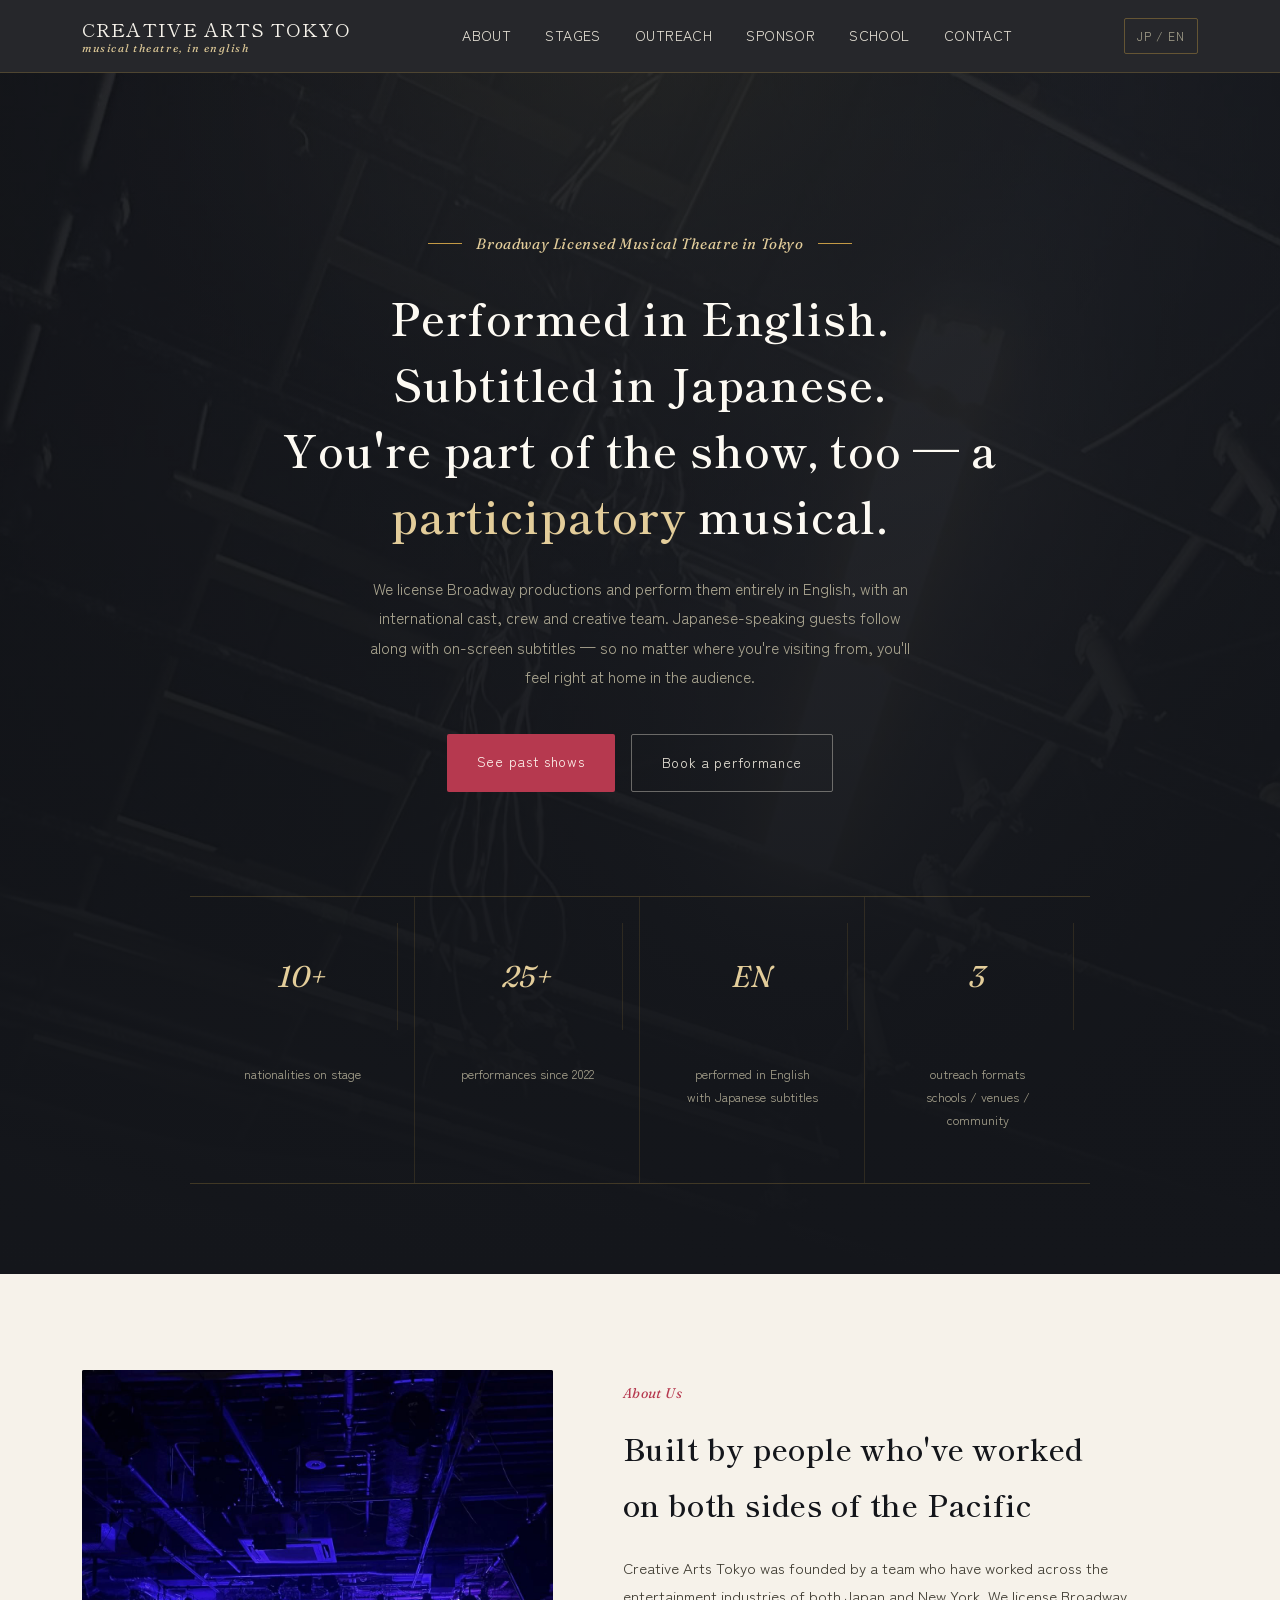
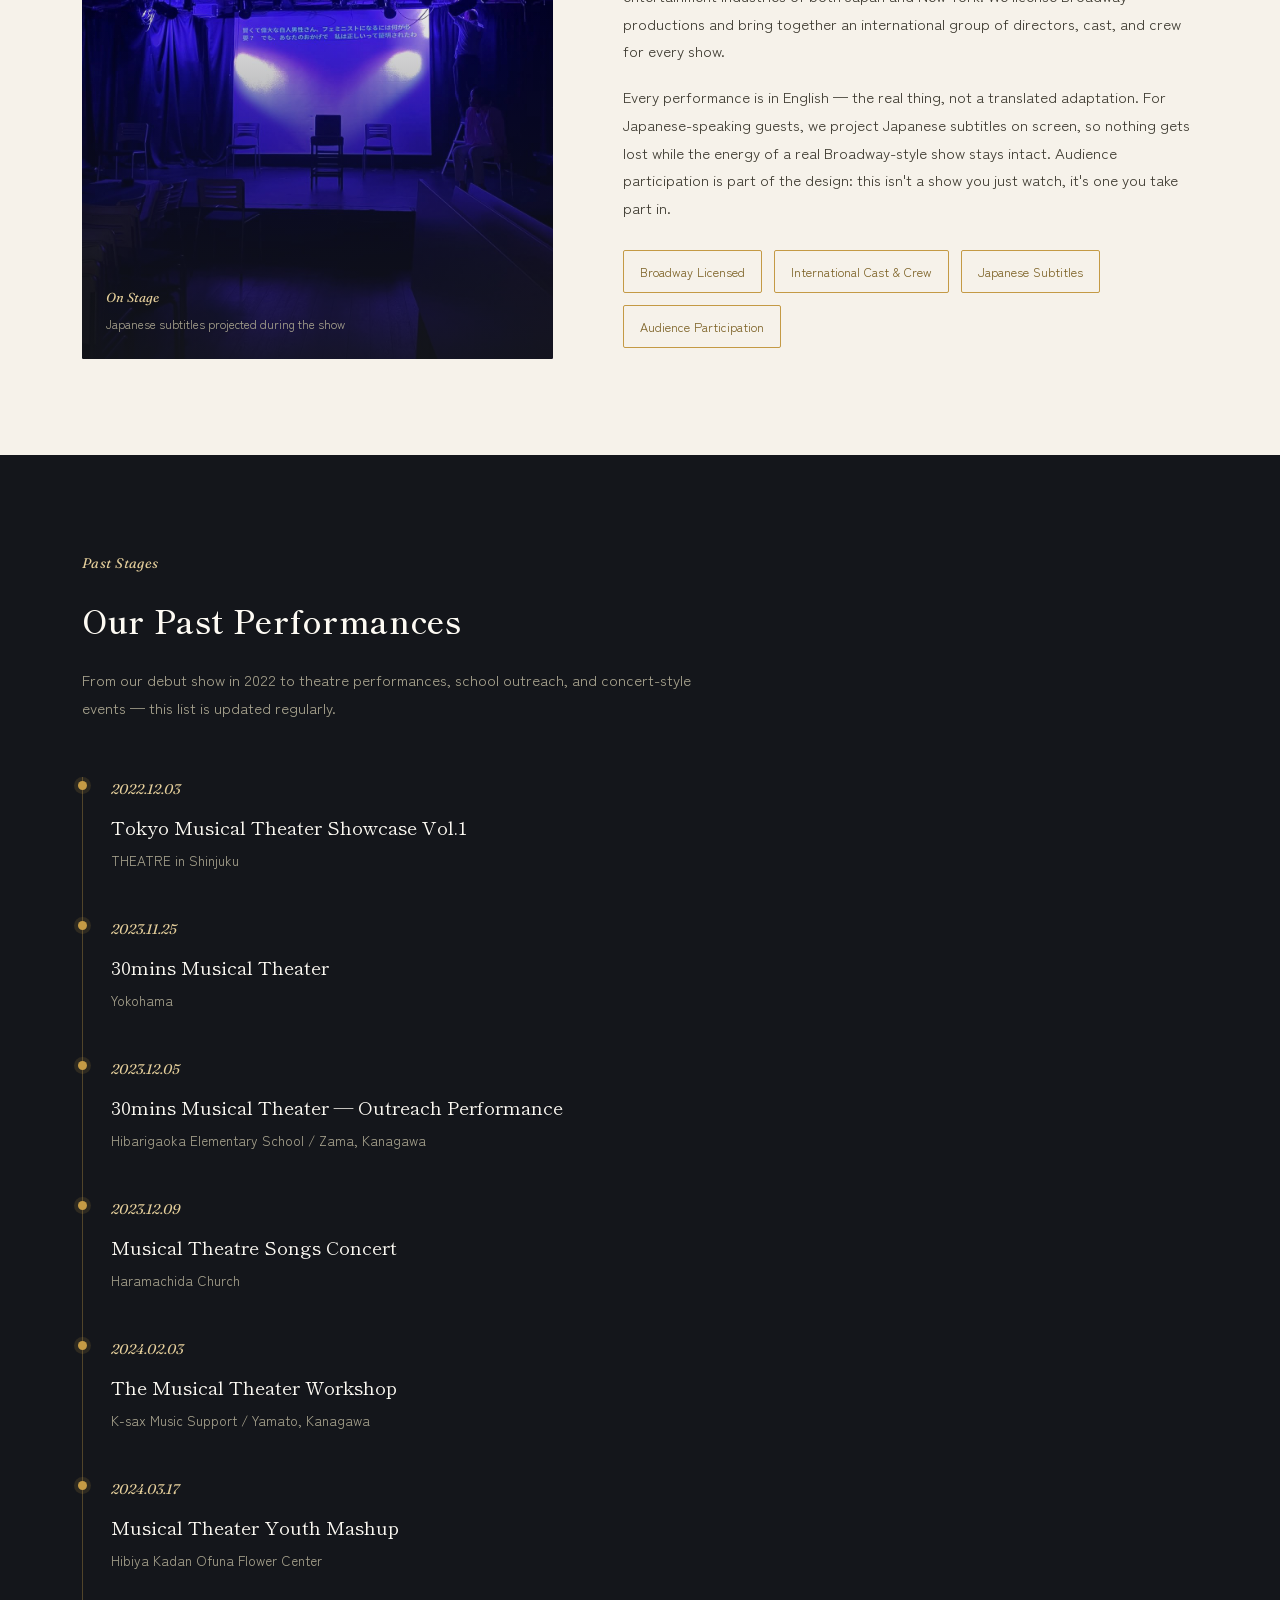
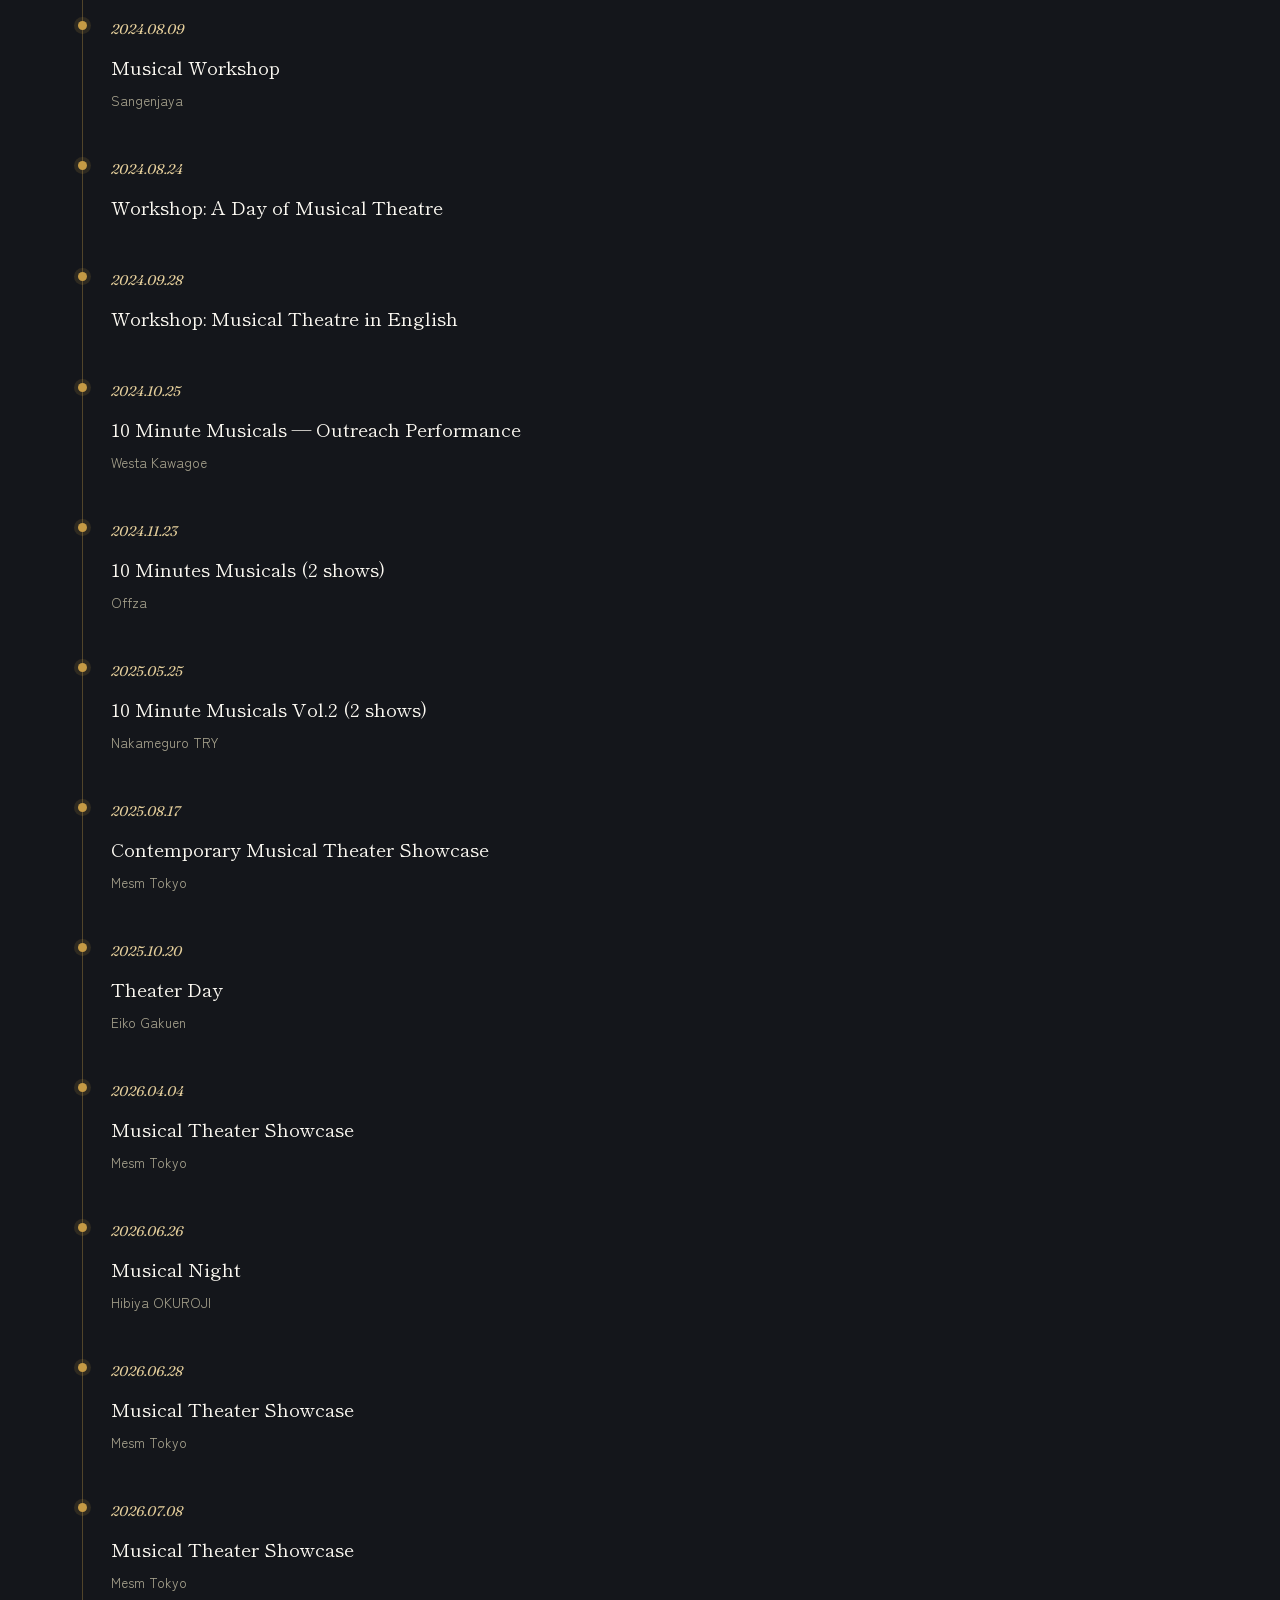
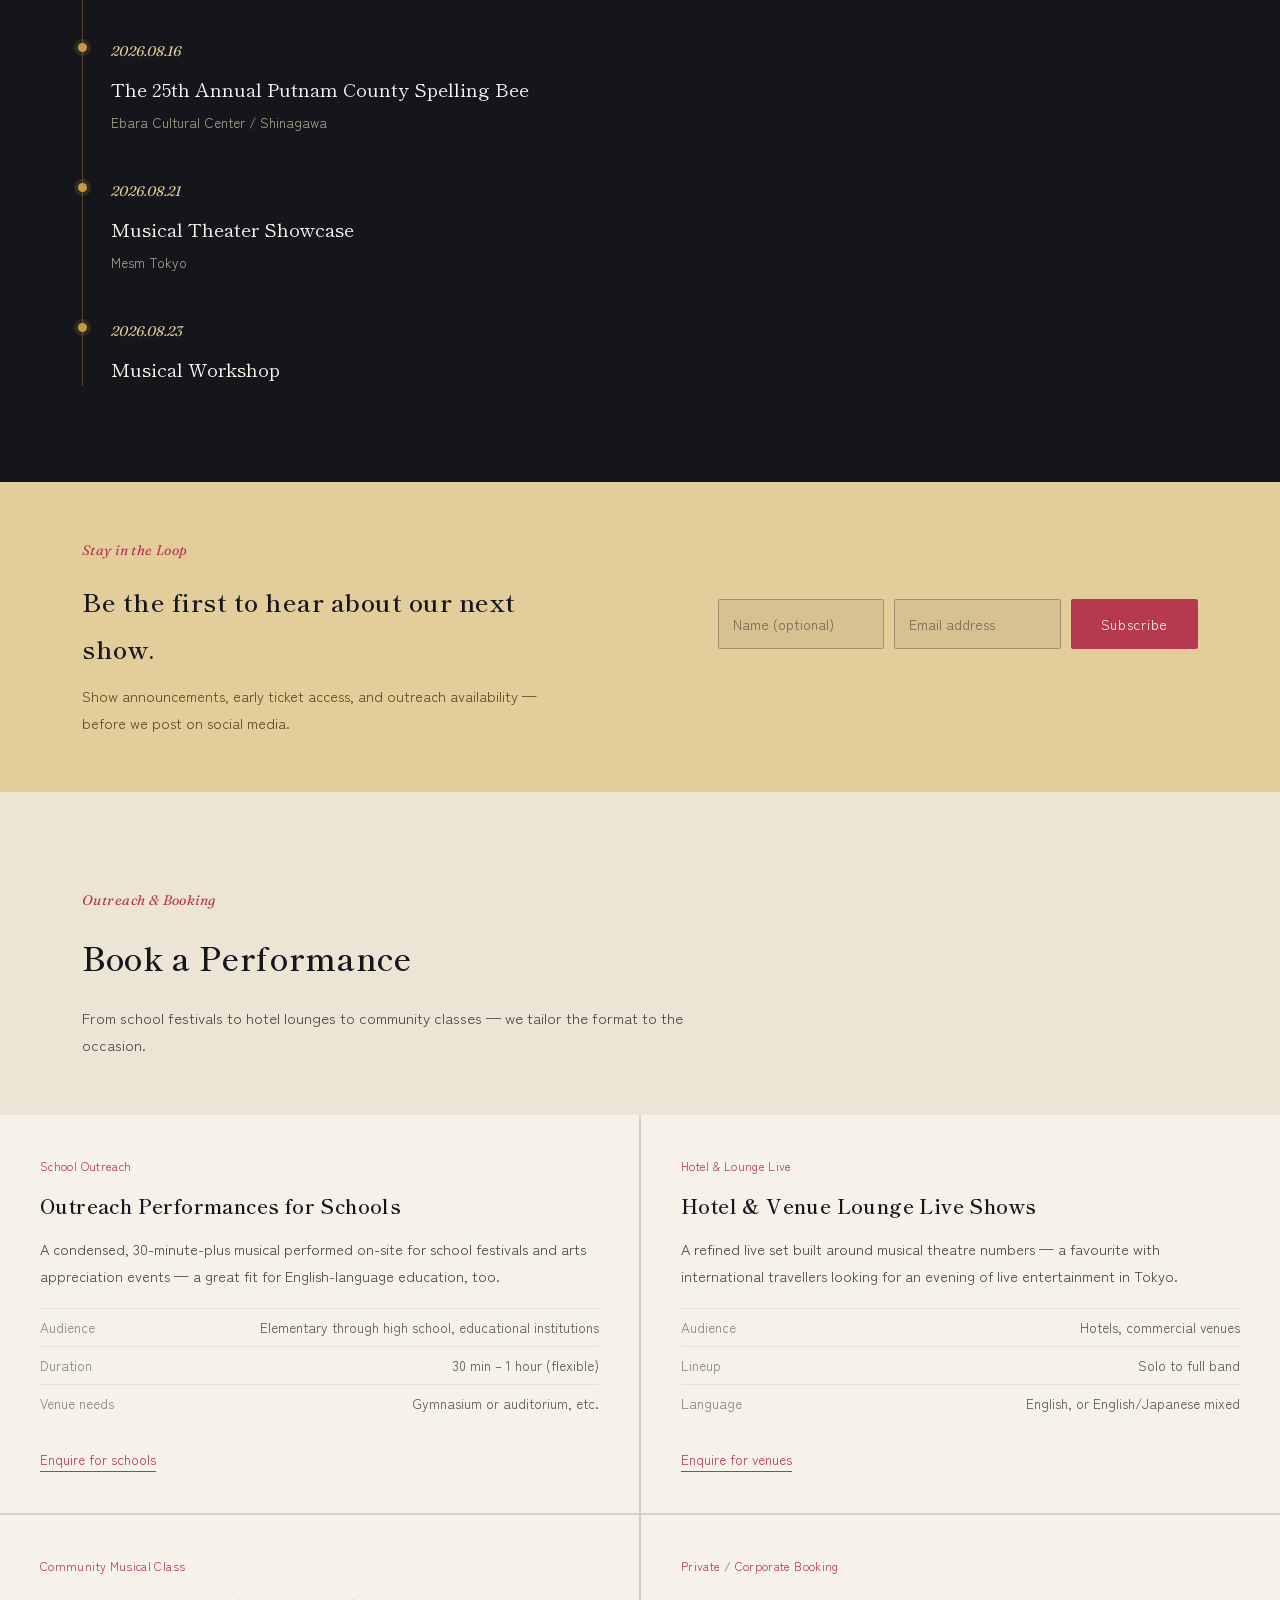
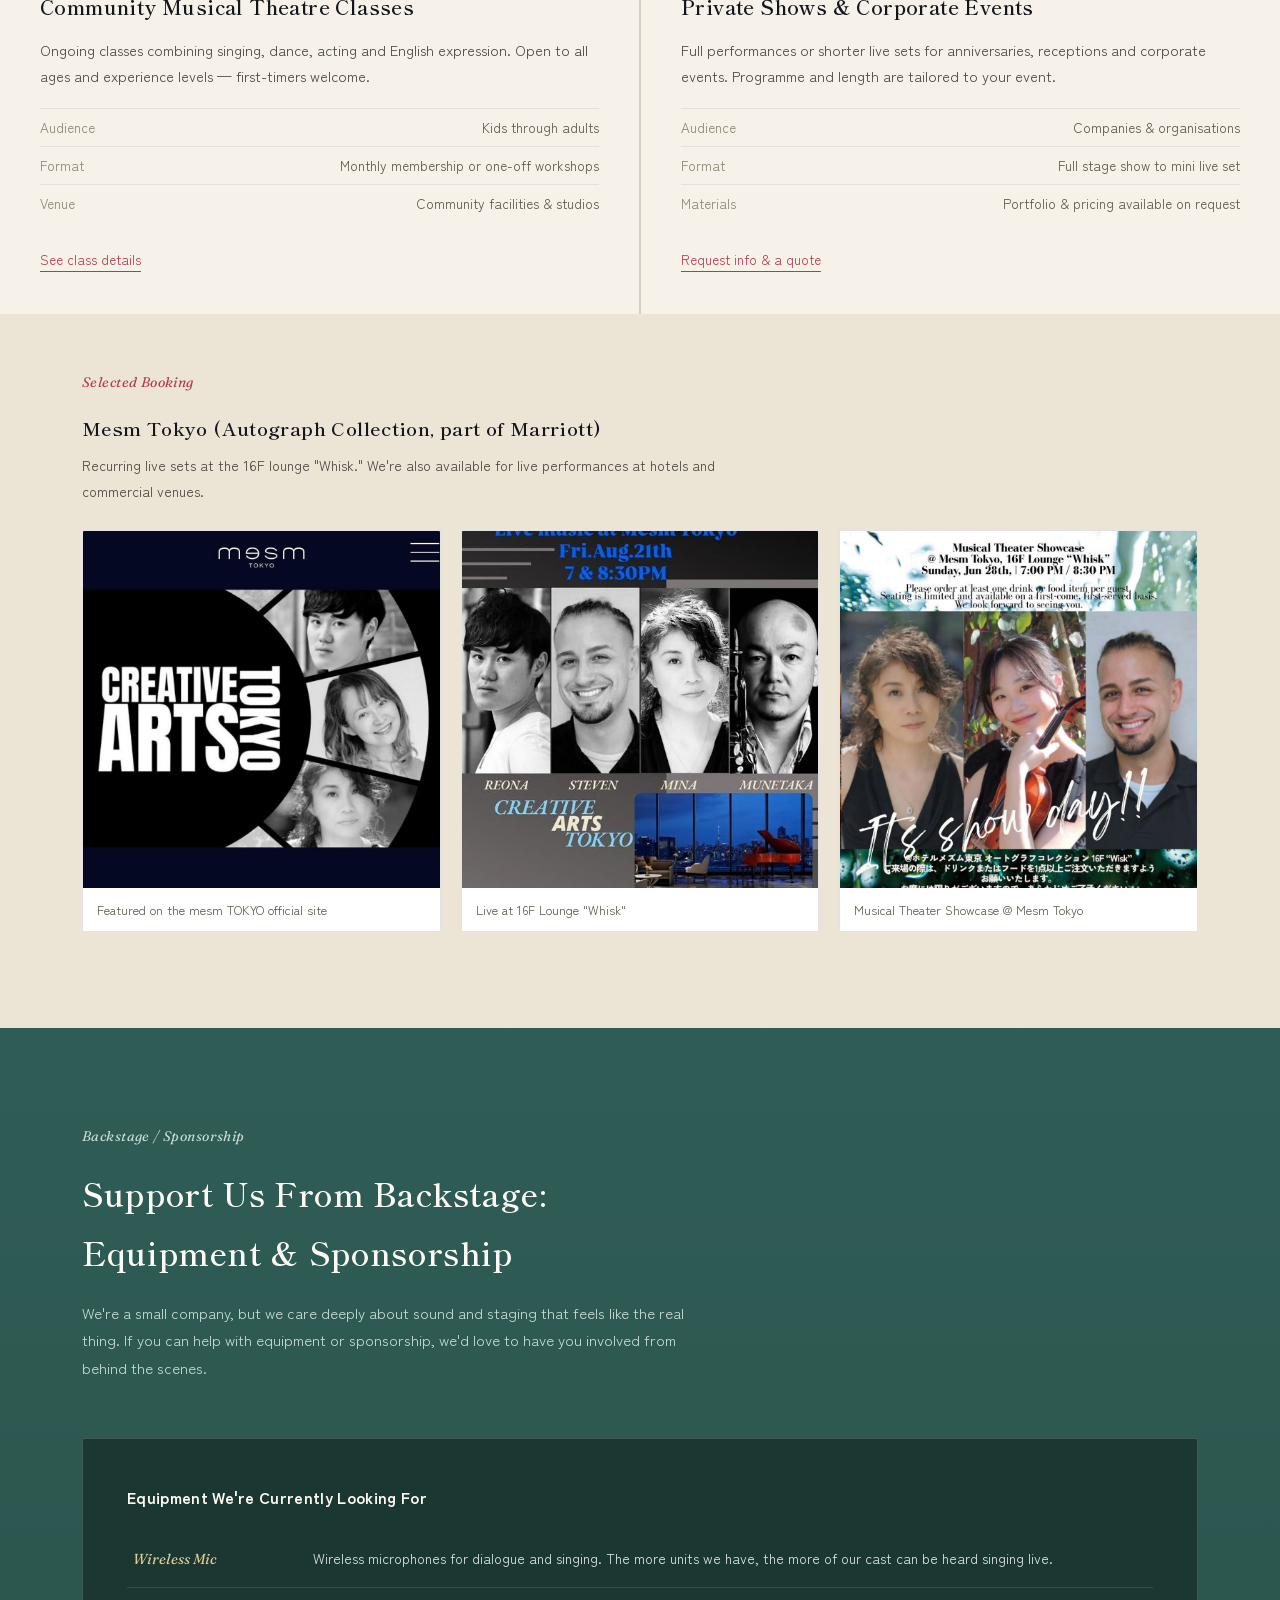
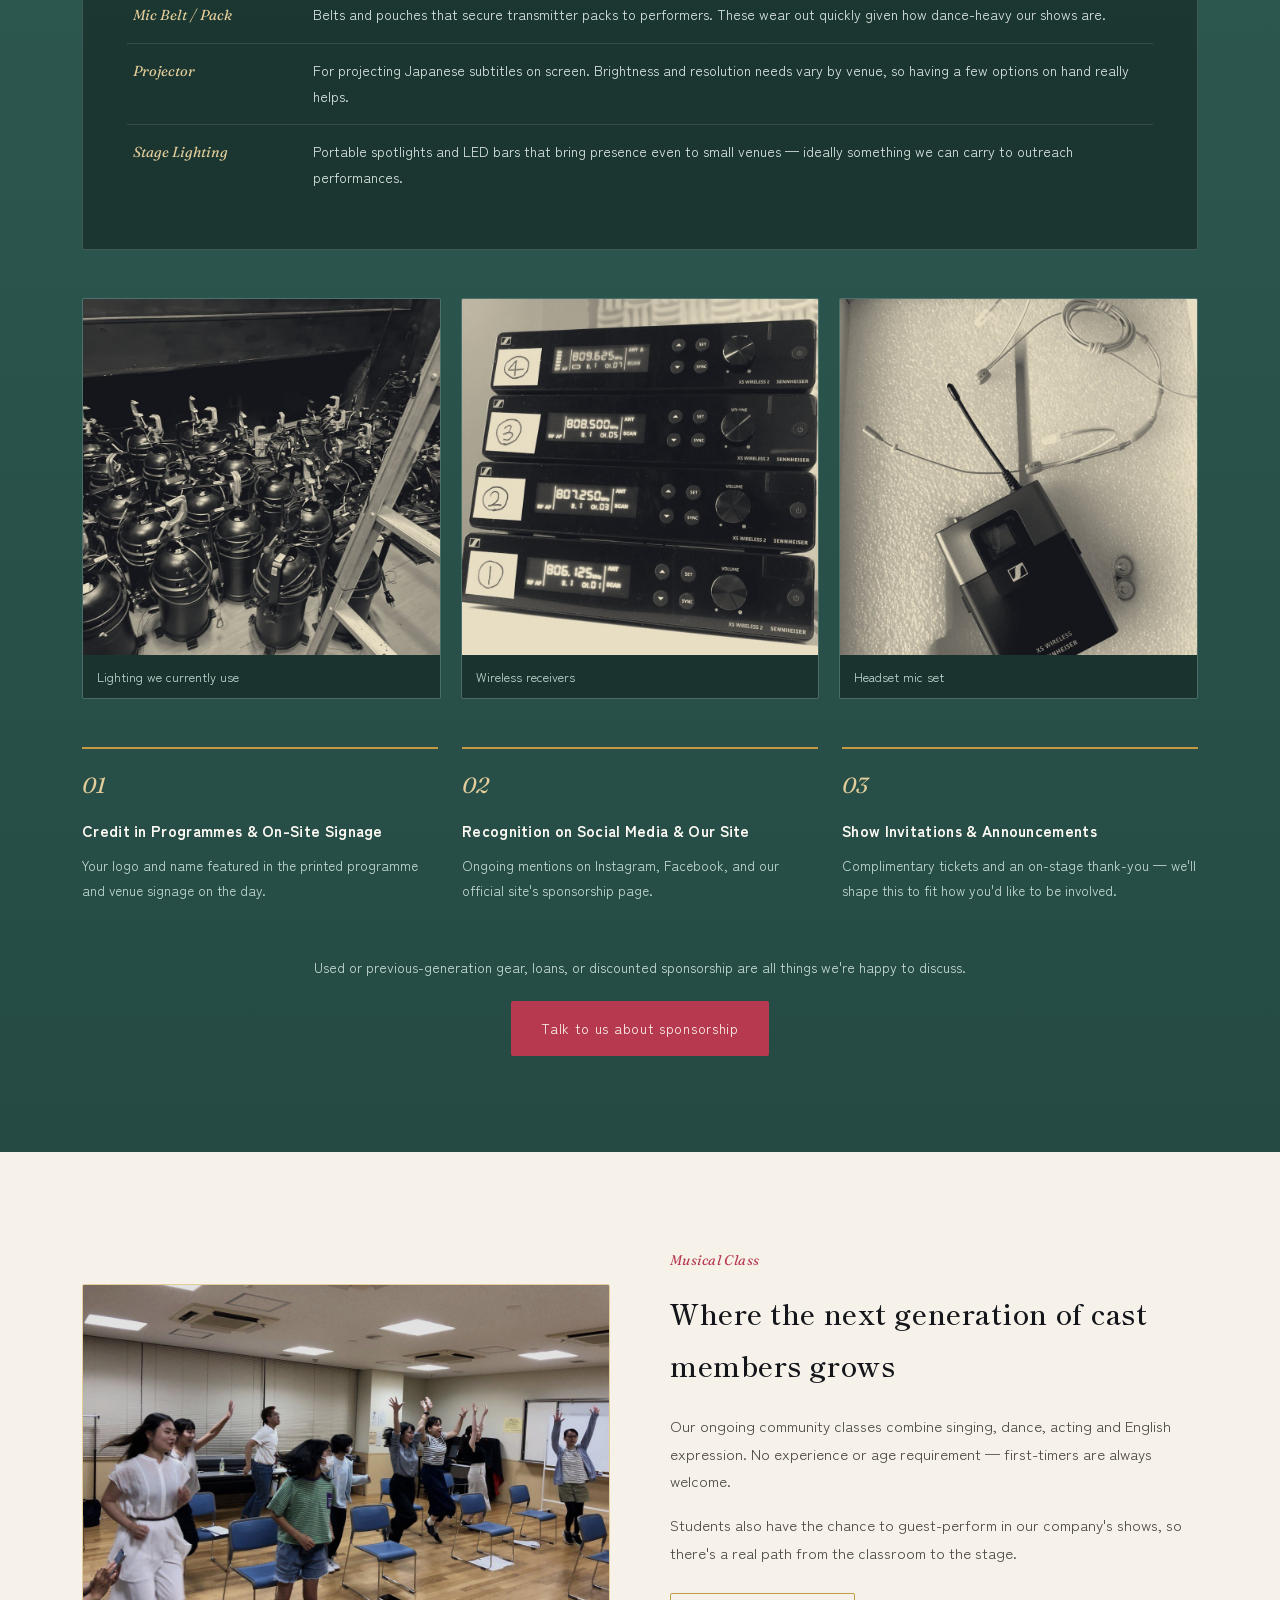
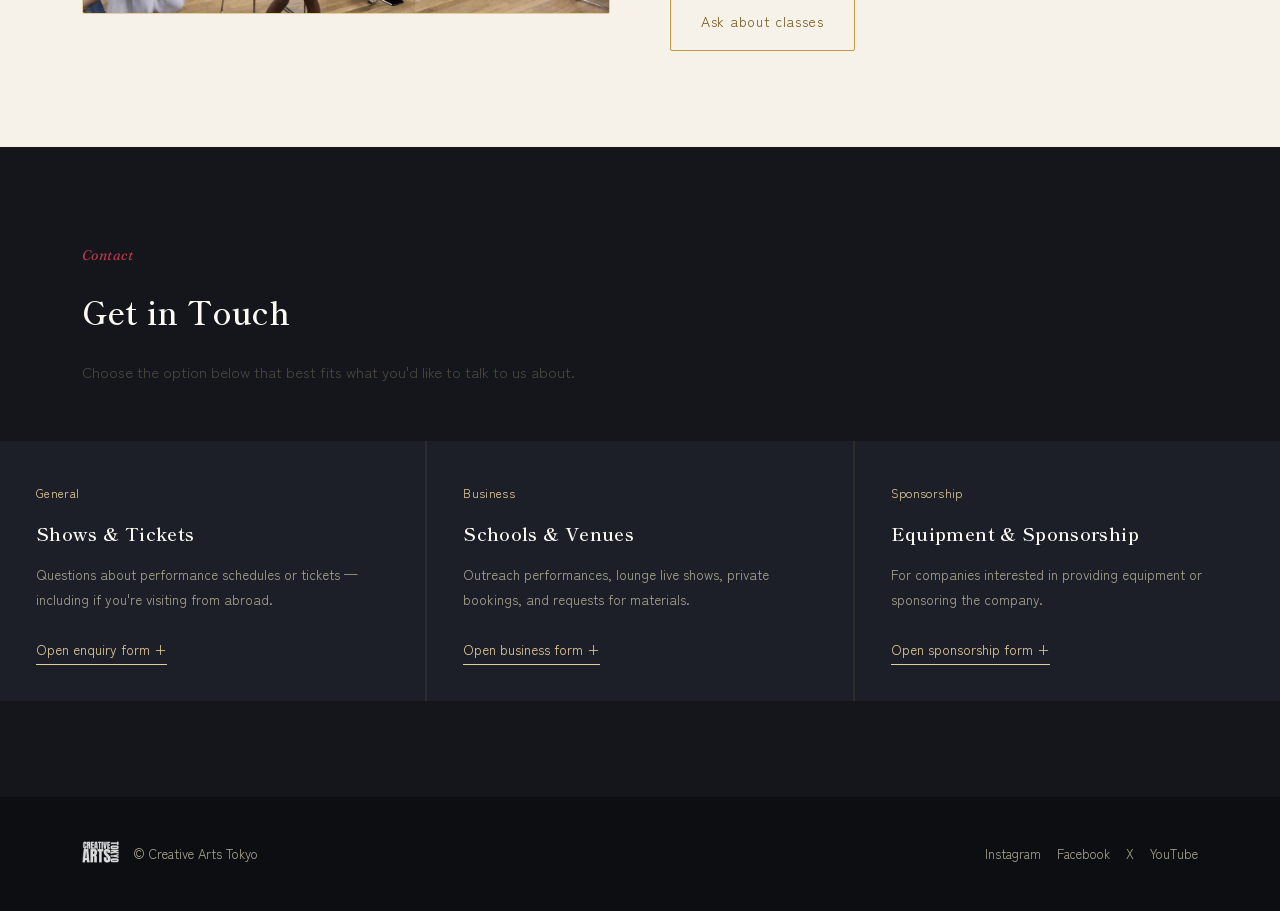
==== commit 4619fea7: "Add files via upload" ====
--- a/en.html
+++ b/en.html
@@ -271,6 +271,28 @@
         <li><span>Materials</span><span>Portfolio & pricing available on request</span></li>
       </ul>
       <a class="service-link" href="#contact">Request info & a quote</a>
+    </div>
+  </div>
+
+  <div class="wrap outreach-proof">
+    <div class="proof-head">
+      <span class="kicker">Selected Booking</span>
+      <h3>Mesm Tokyo (Autograph Collection, part of Marriott)</h3>
+      <p>Recurring live sets at the 16F lounge "Whisk." We're also available for live performances at hotels and commercial venues.</p>
+    </div>
+    <div class="proof-strip">
+      <figure>
+        <img src="outreach-proof-1.jpg" alt="Creative Arts Tokyo featured on the mesm TOKYO official site">
+        <figcaption>Featured on the mesm TOKYO official site</figcaption>
+      </figure>
+      <figure>
+        <img src="outreach-proof-2.jpg" alt="Live performance at Mesm Tokyo's 16F lounge, Whisk">
+        <figcaption>Live at 16F Lounge "Whisk"</figcaption>
+      </figure>
+      <figure>
+        <img src="outreach-proof-3.jpg" alt="Musical Theater Showcase flyer for Mesm Tokyo">
+        <figcaption>Musical Theater Showcase @ Mesm Tokyo</figcaption>
+      </figure>
     </div>
   </div>
 </section>
--- a/style.css
+++ b/style.css
@@ -171,6 +171,17 @@
   .service-meta li span:first-child{color:#8a8574;}
   .service-link{font-size:13.5px; color:var(--crimson); border-bottom:1px solid var(--crimson); padding-bottom:2px;}
 
+  /* ---------- OUTREACH PROOF ---------- */
+  .outreach-proof{ margin-top:56px; }
+  .proof-head{ max-width:640px; margin-bottom:26px; }
+  .proof-head h3{ font-size:19px; color:var(--ink); margin:6px 0 8px; }
+  .proof-head p{ font-size:14px; color:#4a4740; }
+  .proof-strip{ display:grid; grid-template-columns:repeat(3,1fr); gap:20px; }
+  @media(max-width:760px){ .proof-strip{ grid-template-columns:1fr; } }
+  .proof-strip figure{ margin:0; border:1px solid rgba(20,22,27,.12); border-radius:2px; overflow:hidden; background:#fff; }
+  .proof-strip img{ width:100%; aspect-ratio:1/1; object-fit:cover; display:block; }
+  .proof-strip figcaption{ padding:10px 14px; font-size:12.5px; color:#5a5749; }
+
   /* ---------- SPONSOR / BACKSTAGE ---------- */
   .sponsor{background:linear-gradient(180deg, var(--teal) 0%, var(--teal-2) 100%); color:#eef4f2;}
   .sponsor .kicker{color:#c7ddd6;}
